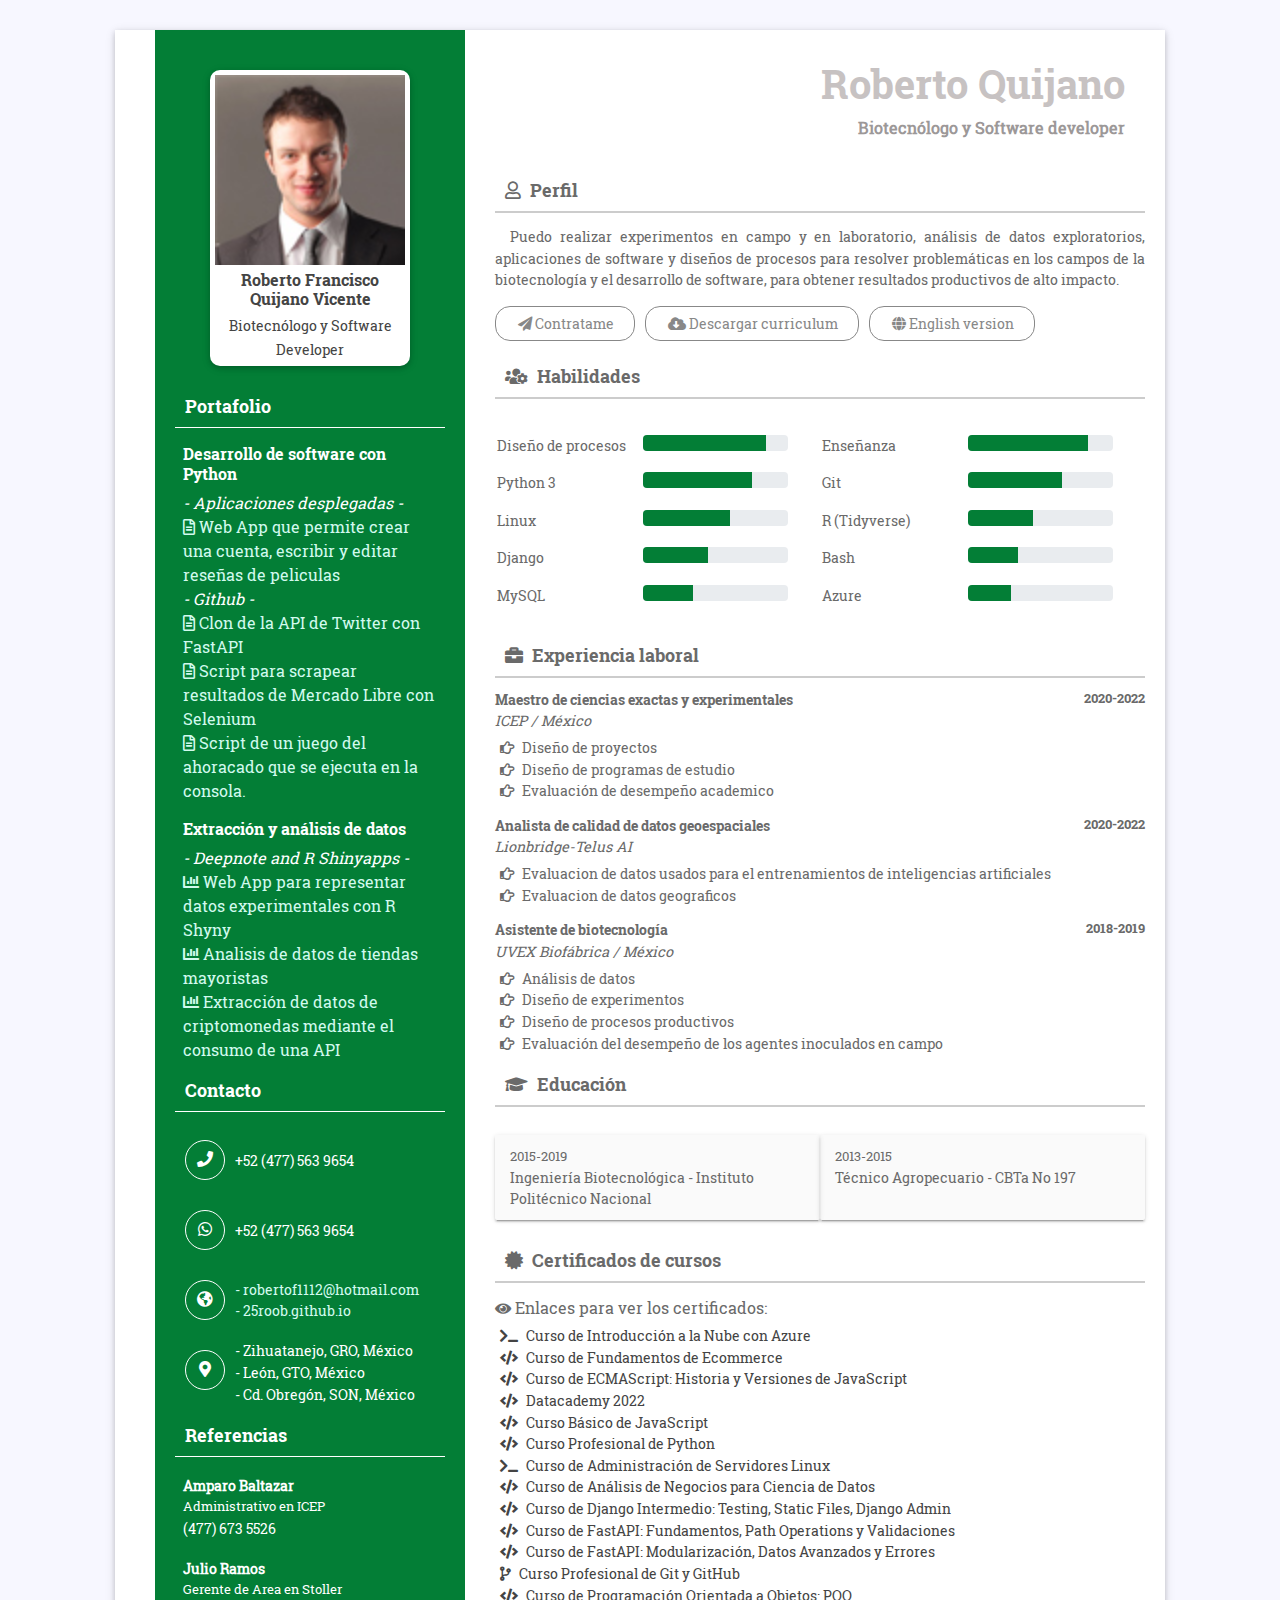
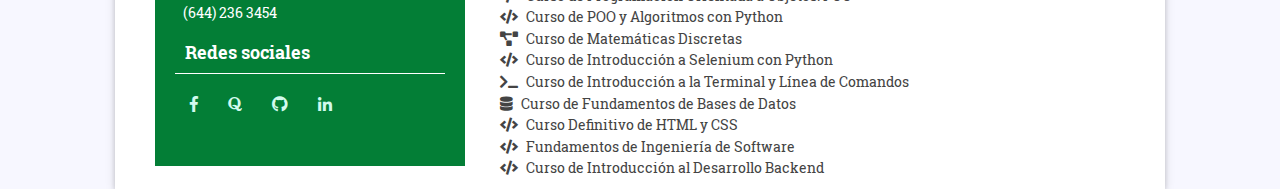
==== index_es.html @ a86c6a00 "Minor changes" ====
<!doctype html>
<html lang="en">

<head>
    <meta charset="utf-8">
    <meta name="viewport" content="width=device-width, initial-scale=1, shrink-to-fit=no">
    <meta name="keywords" content="resume, django, web development, biotechnology, ixtapa, zihuatanejo, remote, programming">
    <meta name="description" content="Resume for a Software developer with a degree in Biotechnology Engineering seeking for a remote job or in the area of Ixtapa-Zihuatanejo.">
        
    <title> Roberto Quijano | Biotechnology | Software Dev </title>
    <link rel="shortcut icon" href="./petri-dish.png" type="image/x-icon">

    <link rel="shortcut icon" href="./assets/images/fav.jpg">
    <link rel="stylesheet" href="./assets/css/bootstrap.min.css">
    <link rel="stylesheet" href="./assets/css/fontawsom-all.min.css">
    <link rel="stylesheet" type="text/css" href="./assets/css/style.css" />
    
</head>

<body>
    <div class="container-fluid overcover">
        <div class="container profile-box">
            <div class="row">
                <div class="col-md-4 left-co">
                    <div class="left-side">
                        <div class="profile-info">
                            <img src="assets/images/profile.jpg" alt="profile photo">
                            <h3>Roberto Francisco Quijano Vicente</h3>
                            <span>Biotecnólogo y Software Developer</span>
                        </div>
                        <h4 class="ltitle">Portafolio</h4> 
                        <div class="refer-cov">
                            <h6>Desarrollo de software con Python<span></span></h6>
                            <i>- Aplicaciones desplegadas -</i>
                            <ul>
                                <li><a href="https://roob25.pythonanywhere.com/"><i class="far fa-file-alt"></i> Web App que permite crear una cuenta, escribir y editar reseñas de peliculas</a></li>
                            </ul>
                            <i>- Github -</i>
                            <ul>
                                <li><a href="https://github.com/25roob/twitter_fastapi_proyect"><i class="far fa-file-alt"></i> Clon de la API de Twitter con FastAPI </a></li>
                                
                                <!-- <li><a href="https://github.com/25roob/cygram"><i class="far fa-file-alt"></i> Clone of Instagram made with Django </a></li> -->
                                <li><a href="https://github.com/25roob/selenium_mercado"><i class="far fa-file-alt"></i> Script para scrapear resultados de Mercado Libre con Selenium</a></li>
                                <li><a href="https://github.com/25roob/hangmanGame"><i class="far fa-file-alt"></i> Script de un juego del ahoracado que se ejecuta en la consola. </a></li>
                                
                            </ul>
                        </div>
                        <div class="refer-cov">
                            <h6>Extracción y análisis de datos<span></span></h6>
                            <i>- Deepnote and R Shinyapps -</i>
                            <ul>
                                
                                <li><a href="https://25roob.shinyapps.io/rep_aep2505/"><i class="fas fa-chart-bar"></i> Web App para representar datos experimentales con R Shyny</a></li>

                                <li><a href="https://deepnote.com/workspace/rober25-72490bea-ae9c-48d5-aaf8-146275a70b8b/project/Retail-Analysis-4694565d-ee2c-4b67-b961-a7842efc3336/%2Flargest_us_retailers.ipynb"><i class="fas fa-chart-bar"></i> Analisis de datos de tiendas mayoristas</a></li>

                                <li><a href="https://deepnote.com/workspace/rober25-72490bea-ae9c-48d5-aaf8-146275a70b8b/project/crypto-proyect-53808f46-9bc3-45ad-bc7e-abd4565fbd9a/%2Fnotebook.ipynb"><i class="fas fa-chart-bar"></i> Extracción de datos de criptomonedas mediante el consumo de una API </a></li>

                                <!-- <li><a href="https://deepnote.com/workspace/rober25-72490bea-ae9c-48d5-aaf8-146275a70b8b/project/Baby-temp-vs-time-2daf1788-4b8f-47b8-a4b3-84d2c1b21d19/%2Fbaby_temp.ipynb"><i class="fas fa-chart-bar"></i> baby temperature Time-series </a></li> -->
                           
                                
                            </ul>
                        </div>
                        

                        <h4 class="ltitle">Contacto</h4>
                        <div class="contact-box pb0">
                            <div class="icon">
                                <i class="fas fa-phone"></i>
                            </div>
                            <div class="detail">
                                +52 (477) 563 9654 <br>
                                
                            </div>
                        </div>

                        <div class="contact-box pb0">
                            <div class="icon">
                                <i class="fab fa-whatsapp"></i>
                            </div>
                            <div class="detail">
                                +52 (477) 563 9654 <br>
                                
                            </div>
                        </div>

                        <div class="contact-box pb0">
                            <div class="icon">
                                <i class="fas fa-globe-americas"></i>
                            </div>
                            <div class="detail">
                                <a href="mailto:robertof1112@hotmail.com" class="media-class">- robertof1112@hotmail.com</a>
                                <br>
                                <a href="https://25roob.github.io/" class="media-class">- 25roob.github.io</a>
                            </div>
                        </div>
                        <div class="contact-box">
                            <div class="icon">
                                <i class="fas fa-map-marker-alt"></i>
                            </div>
                            <div class="detail">
                                - Zihuatanejo, GRO, México 
                                <br>
								- León, GTO, México 
                                <br>
                                - Cd. Obregón, SON, México 
                            </div>
                        </div>
                        <h4 class="ltitle">Referencias</h4>

                        <div class="refer-cov">
                            <b>Amparo Baltazar</b>
                            <p>Administrativo en ICEP</p>
                            <span>(477) 673 5526</span>
                        </div>
                        <div class="refer-cov">
                            <b>Julio Ramos</b>
                            <p>Gerente de Area en Stoller</p>
                            <span>(644) 236 3454</span>
                        </div>
                        <h4 class="ltitle">Redes sociales</h4>
                        <ul class="row social-link no-margin">
                            <li><a href="https://m.facebook.com/rquijanovicente"><i class="fab fa-facebook-f"></i></a></li>
                            <li><a href="https://es.quora.com/profile/Roberto-Quijano-Vicente"><i class="fab fa-quora"></i></a></li>
                            <!-- <li><i class="fab fa-google-plus-g"></i></li> -->
                            <!-- <li><i class="fab fa-linkedin-in"></i></li> -->
                            <li><a href="https://github.com/25roob"><i class="fab fa-github"></i></a></li>
                            <li><a href="https://www.linkedin.com/in/roberto-francisco-quijano-vicente-32b351b7/"><i class="fab fa-linkedin-in"></i></a></li>
                        </ul>
                        
                        <!-- <h4 class="ltitle">Hobbies</h4>
                        <ul class="hoby row no-margin">
                            <li><i class="fas fa-running"></i> <br> Running</li>
                            <li><i class="fas fa-bicycle"></i> <br> Cycling</li>
                            <li><i class="fas fa-futbol"></i> <br> Football</li>
                            <li><i class="fas fa-film"></i><br> Movies</li>
                            <li><i class="fas fa-plane-departure"></i> <br>Travel</li>
                            <li><i class="fas fa-gamepad"></i> <br> Games</li>
                        </ul> -->
						

                        
						
                    </div>
                </div>
                <div class="col-md-8 rt-div">
                    <div class="rit-cover">
                        <div class="hotkey">
                            <h1 class="">Roberto Quijano </h1>
                            <small>Biotecnólogo y Software developer</small>
                        </div>
                        <h2 class="rit-titl"><i class="far fa-user"></i> Perfil</h2>
                        <div class="about">
                            <p>
                                Puedo realizar experimentos en campo y en laboratorio, análisis de datos exploratorios, aplicaciones de software y diseños de procesos para resolver problemáticas en los campos de la biotecnología y el desarrollo de software, para obtener resultados productivos de alto impacto. 
                            </p>
                            <div class="btn-ro row no-margin">
                                <ul class="btn-link">
                                    <li>
                                        <a href="mailto:robertof1112@hotmail.com"><i class="fas fa-paper-plane"></i> Contratame</a>
                                    </li>
                                    <li>
                                        <a href="./Roberto_Quijano_Biotechnology_Engineer.pdf"><i class="fas fa-cloud-download-alt"></i> Descargar curriculum</a>
                                    </li>
                                    <li>
                                        <a href="./index.html"><i class="fas fa-globe"></i> English version</a>
                                    </li>
                                </ul>
                            </div>
                        </div>

                        <h2 class="rit-titl"><i class="fas fa-users-cog"></i> Habilidades</h2>
                        <div class="profess-cover row no-margin">
                            <div class="col-md-6">
                                <div class=" prog-row row">
                                    <div class="col-sm-6">
                                        Diseño de procesos
                                    </div>
                                    <div class="col-sm-6">
                                        <div class="progress">
                                            <div class="progress-bar" role="progressbar" style="width: 85%" aria-valuenow="25" aria-valuemin="0" aria-valuemax="100"></div>
                                        </div>
                                    </div>
                                </div>
                            </div>
                            <div class="col-md-6">
                                <div class=" prog-row row">
                                    <div class="col-sm-6">
                                        Enseñanza
                                    </div>
                                    <div class="col-sm-6">
                                        <div class="progress">
                                            <div class="progress-bar" role="progressbar" style="width: 83%" aria-valuenow="25" aria-valuemin="0" aria-valuemax="100"></div>
                                        </div>
                                    </div>
                                </div>
                            </div>
                            <div class="col-md-6">
                                <div class=" prog-row row">
                                    <div class="col-sm-6">
                                        Python 3
                                    </div>
                                    <div class="col-sm-6">
                                        <div class="progress">
                                            <div class="progress-bar" role="progressbar" style="width: 75%" aria-valuenow="25" aria-valuemin="0" aria-valuemax="100"></div>
                                        </div>
                                    </div>
                                </div>
                            </div>
                            <div class="col-md-6">
                                <div class="row prog-row">
                                    <div class="col-sm-6">
                                        Git
                                    </div>
                                    <div class="col-sm-6">
                                        <div class="progress">
                                            <div class="progress-bar" role="progressbar" style="width: 65%" aria-valuenow="25" aria-valuemin="0" aria-valuemax="100"></div>
                                        </div>
                                    </div>
                                </div>
                            </div>
                            <div class="col-md-6">
                                <div class="row prog-row">
                                    <div class="col-sm-6">
                                        Linux
                                    </div>
                                    <div class="col-sm-6">
                                        <div class="progress">
                                            <div class="progress-bar" role="progressbar" style="width: 60%" aria-valuenow="25" aria-valuemin="0" aria-valuemax="100"></div>
                                        </div>
                                    </div>
                                </div>
                            </div>
							<div class="col-md-6">
                                <div class=" prog-row row">
                                    <div class="col-sm-6">
                                        R (Tidyverse)
                                    </div>
                                    <div class="col-sm-6">
                                        <div class="progress">
                                            <div class="progress-bar" role="progressbar" style="width: 45%" aria-valuenow="25" aria-valuemin="0" aria-valuemax="100"></div>
                                        </div>
                                    </div>
                                </div>
                            </div>
                            <div class="col-md-6">
                                <div class="row prog-row">
                                    <div class="col-sm-6">
                                        Django
                                    </div>
                                    <div class="col-sm-6">
                                        <div class="progress">
                                            <div class="progress-bar" role="progressbar" style="width: 45%" aria-valuenow="25" aria-valuemin="0" aria-valuemax="100"></div>
                                        </div>
                                    </div>
                                </div>
                            </div>
                            <div class="col-md-6">
                                <div class="row prog-row">
                                    <div class="col-sm-6">
                                        Bash
                                    </div>
                                    <div class="col-sm-6">
                                        <div class="progress">
                                            <div class="progress-bar" role="progressbar" style="width: 35%" aria-valuenow="25" aria-valuemin="0" aria-valuemax="100"></div>
                                        </div>
                                    </div>
                                </div>
                            </div>

                            <div class="col-md-6">
                                <div class="row prog-row">
                                    <div class="col-sm-6">
                                        MySQL
                                    </div>
                                    <div class="col-sm-6">
                                        <div class="progress">
                                            <div class="progress-bar" role="progressbar" style="width: 35%" aria-valuenow="25" aria-valuemin="0" aria-valuemax="100"></div>
                                        </div>
                                    </div>
                                </div>
                            </div>
                            
							
							<div class="col-md-6">
                                <div class="row prog-row">
                                    <div class="col-sm-6">
                                        Azure
                                    </div>
                                    <div class="col-sm-6">
                                        <div class="progress">
                                            <div class="progress-bar" role="progressbar" style="width: 30%" aria-valuenow="25" aria-valuemin="0" aria-valuemax="100"></div>
                                        </div>
                                    </div>
                                </div>
                            </div>
							

                        </div>

                        <h2 class="rit-titl"><i class="fas fa-briefcase"></i> Experiencia laboral</h2>

                        <div class="work-exp">
                            <h6>Maestro de ciencias exactas y experimentales <span>2020-2022</span></h6>
                            <i>ICEP / México</i>
                            <ul>
                                <li><i class="far fa-hand-point-right"></i> Diseño de proyectos</li>
                                <li><i class="far fa-hand-point-right"></i> Diseño de programas de estudio </li>
                                <li><i class="far fa-hand-point-right"></i> Evaluación de desempeño academico </li>
                            </ul>
                        </div>

                        <div class="work-exp">
                            <h6>Analista de calidad de datos geoespaciales <span>2020-2022</span></h6>
                            <i>Lionbridge-Telus AI</i>
                            <ul>
                                <li><i class="far fa-hand-point-right"></i> Evaluacion de datos usados para el entrenamientos de inteligencias artificiales </li>
                                
                                <li><i class="far fa-hand-point-right"></i> Evaluacion de datos geograficos </li>
                            </ul>
                        </div>
                        
                        <div class="work-exp">
                            <h6>Asistente de biotecnología<span>2018-2019</span></h6>
                            <i>UVEX Biofábrica / México</i>
                            <ul>
                                <li><i class="far fa-hand-point-right"></i> Análisis de datos
                                </li>
                                <li><i class="far fa-hand-point-right"></i> Diseño de experimentos </li>
								<li><i class="far fa-hand-point-right"></i> Diseño de procesos productivos </li>
								<li><i class="far fa-hand-point-right"></i> Evaluación del desempeño de los agentes inoculados en campo </li>
                                
                            </ul>
                        </div>

                        <h2 class="rit-titl"><i class="fas fa-graduation-cap"></i> Educación</h2>
                        <div class="education">
                            <ul class="row no-margin">
                                <li class="col-md-6"><span>2015-2019</span> <br>
                                    Ingeniería Biotecnológica - Instituto Politécnico Nacional</li>
                                <li class="col-md-6"><span>2013-2015</span> <br>
                                    Técnico Agropecuario - CBTa No 197</li>
                                <!-- <li class="col-md-6"><span>2013-2015</span> <br>
                                    Master Degree - Cambridg University</li>
                                <li class="col-md-6"><span>2013-2015</span> <br>
                                    Master Degree - Cambridg University</li> -->
                            </ul>
                        </div>

                        

						<!-- <h2 class="rit-titl"><i class="fas fa-folder-open"></i> Portfolio</h2>
                        <div class="work-exp">
                            <h6>Data extraction and analysis proyects<span></span></h6>
                            <i>Deepnote and Shinyapps</i>
                            <ul>
                                
                                <li><a href="https://25roob.shinyapps.io/rep_aep2505/"><i class="far fa-file-alt"></i> Experimental Data Presentation App with R Shiny package</a></li>

                                <li><a href="https://deepnote.com/workspace/rober25-72490bea-ae9c-48d5-aaf8-146275a70b8b/project/Baby-temp-vs-time-2daf1788-4b8f-47b8-a4b3-84d2c1b21d19/%2Fbaby_temp.ipynb"><i class="fas fa-chart-bar"></i> baby temperature Time-series </a></li>


                                <li><a href="https://deepnote.com/workspace/rober25-72490bea-ae9c-48d5-aaf8-146275a70b8b/project/crypto-proyect-53808f46-9bc3-45ad-bc7e-abd4565fbd9a/%2Fnotebook.ipynb"><i class="fas fa-chart-bar"></i> Cryptocurrency Data extraction </a></li>
                                <li><a href="https://deepnote.com/workspace/rober25-72490bea-ae9c-48d5-aaf8-146275a70b8b/project/Retail-Analysis-4694565d-ee2c-4b67-b961-a7842efc3336/%2Flargest_us_retailers.ipynb"><i class="fas fa-chart-bar"></i> Retail Data Analysis</a></li>
                                
                                
                            </ul>
                        </div>
                        <div class="work-exp">
                            <h6>Software Development with Python and R <span></span></h6>
                            <i>Github</i>
                            <ul>
                                <li><a href="https://github.com/25roob/twitter_fastapi_proyect"><i class="far fa-file-alt"></i> Twitter clone with FastAPI </a></li>
                                
                                <li><a href="https://github.com/25roob/cygram"><i class="far fa-file-alt"></i> A clone of Instagram made with Django </a></li>
                                <li><a href="https://github.com/25roob/selenium_mercado"><i class="far fa-file-alt"></i> An application to scrape data made with Selenium </a></li>
                                <li><a href="https://github.com/25roob/hangmanGame"><i class="far fa-file-alt"></i> A CLI Hangman Game made with base Python </a></li>
                                
                            </ul>
                        </div> -->

                        <h2 class="rit-titl"><i class="fas fa-certificate"></i> Certificados de cursos</h2>
                        <div class="work-exp">
                            <i class="fa fa-eye"></i><h6"> Enlaces para ver los certificados:</h6>
                            <ul>
                                <a href="./certificates/diploma-introduccion-azure.pdf"><li><i class="fas fa-terminal"></i> Curso de Introducción a la Nube con Azure</li></a>
                                <a href="./certificates/diploma-fundamentos-ecommerce.pdf"><li><i class="fas fa-code"></i> Curso de Fundamentos de Ecommerce
                                </li></a>
                                <a href="./certificates/diploma-ecmascript-6.pdf"><li><i class="fas fa-code"></i> Curso de ECMAScript: Historia y Versiones de JavaScript
                                </li></a>
                                <a href="./certificates/diploma-datacademy-proyecto-2022.pdf"><li><i class="fas fa-code"></i> Datacademy 2022
                                </li></a>
                                <a href="./certificates/diploma-basico-javascript.pdf"><li><i class="fas fa-code"></i> Curso Básico de JavaScript
                                </li></a>
                                <a href="./certificates/diploma-python-profesional.pdf"><li><i class="fas fa-code"></i> Curso Profesional de Python
                                </li></a>
                                <a href="./certificates/diploma-linux.pdf"><li><i class="fas fa-terminal"></i> Curso de Administración de Servidores Linux
                                </li></a>
                                <a href="./certificates/diploma-negocios-data-science.pdf"><li><i class="fas fa-code"></i> Curso de Análisis de Negocios para Ciencia de Datos 
                                </li></a>
                                <a href="./certificates/diploma-django-intermedio.pdf"><li><i class="fas fa-code"></i> Curso de Django Intermedio: Testing, Static Files, Django Admin
                                </li></a>
                                <a href="./certificates/diploma-fastapi.pdf"><li><i class="fas fa-code"></i> Curso de FastAPI: Fundamentos, Path Operations y Validaciones
                                </li></a>
                                <a href="./certificates/diploma-fastapi-modularizacion-datos.pdf"><li><i class="fas fa-code"></i> Curso de FastAPI: Modularización, Datos Avanzados y Errores
                                </li></a>
                                <a href="./certificates/diploma-git-github.pdf"><li><i class="fas fa-code-branch"></i>  Curso Profesional de Git y GitHub</li></a>
                                <a href="./certificates/diploma-oop.pdf"><li><i class="fas fa-code"></i> Curso de Programación Orientada a Objetos: POO</li></a>
                                
                                <a href="./certificates/diploma-poo-python.pdf"><li><i class="fas fa-code"></i> Curso de POO y Algoritmos con Python</li></a>
                                <a href="./certificates/diploma-discretas.pdf"><li><i class="fas fa-project-diagram"></i> Curso de Matemáticas Discretas</li></a>
                                <a href="./certificates/diploma-intro-selenium.pdf"><li><i class="fas fa-code"></i> Curso de Introducción a Selenium con Python</li></a>
                                <a href="./certificates/diploma-terminal.pdf"><li><i class="fas fa-terminal"></i> Curso de Introducción a la Terminal y Línea de Comandos</li></a>
                                <a href="./certificates/diploma-bd.pdf"><li><i class="fas fa-database"></i>  Curso de Fundamentos de Bases de Datos</li></a>
                                <a href="./certificates/diploma-html-css.pdf"><li><i class="fas fa-code"></i> Curso Definitivo de HTML y CSS</li></a>
                                <a href="./certificates/diploma-ingenieria.pdf"><li><i class="fas fa-code"></i> Fundamentos de Ingeniería de Software</li></a>
                                <a href="./certificates/diploma-introduccion-backend.pdf"><li><i class="fas fa-code"></i> Curso de Introducción al Desarrollo Backend</li></a>
                            </ul>
                        </div>
						
                        
						<ul>
							
						</ul>

                    </div>
                </div>
            </div>
        </div>
    </div>
</body>

<script src="assets/js/jquery-3.2.1.min.js"></script>
<script src="assets/js/popper.min.js"></script>
<script src="assets/js/bootstrap.min.js"></script>
<script src="assets/js/script.js"></script>

</html>
---- assets/css/fontawsom-all.min.css ----
/*!
 * Font Awesome Free 5.3.1 by @fontawesome - https://fontawesome.com
 * License - https://fontawesome.com/license/free (Icons: CC BY 4.0, Fonts: SIL OFL 1.1, Code: MIT License)
 */
.fa,.fab,.fal,.far,.fas{-moz-osx-font-smoothing:grayscale;-webkit-font-smoothing:antialiased;display:inline-block;font-style:normal;font-variant:normal;text-rendering:auto;line-height:1}.fa-lg{font-size:1.33333em;line-height:.75em;vertical-align:-.0667em}.fa-xs{font-size:.75em}.fa-sm{font-size:.875em}.fa-1x{font-size:1em}.fa-2x{font-size:2em}.fa-3x{font-size:3em}.fa-4x{font-size:4em}.fa-5x{font-size:5em}.fa-6x{font-size:6em}.fa-7x{font-size:7em}.fa-8x{font-size:8em}.fa-9x{font-size:9em}.fa-10x{font-size:10em}.fa-fw{text-align:center;width:1.25em}.fa-ul{list-style-type:none;margin-left:2.5em;padding-left:0}.fa-ul>li{position:relative}.fa-li{left:-2em;position:absolute;text-align:center;width:2em;line-height:inherit}.fa-border{border:.08em solid #eee;border-radius:.1em;padding:.2em .25em .15em}.fa-pull-left{float:left}.fa-pull-right{float:right}.fa.fa-pull-left,.fab.fa-pull-left,.fal.fa-pull-left,.far.fa-pull-left,.fas.fa-pull-left{margin-right:.3em}.fa.fa-pull-right,.fab.fa-pull-right,.fal.fa-pull-right,.far.fa-pull-right,.fas.fa-pull-right{margin-left:.3em}.fa-spin{animation:fa-spin 2s infinite linear}.fa-pulse{animation:fa-spin 1s infinite steps(8)}@keyframes fa-spin{0%{transform:rotate(0deg)}to{transform:rotate(1turn)}}.fa-rotate-90{-ms-filter:"progid:DXImageTransform.Microsoft.BasicImage(rotation=1)";transform:rotate(90deg)}.fa-rotate-180{-ms-filter:"progid:DXImageTransform.Microsoft.BasicImage(rotation=2)";transform:rotate(180deg)}.fa-rotate-270{-ms-filter:"progid:DXImageTransform.Microsoft.BasicImage(rotation=3)";transform:rotate(270deg)}.fa-flip-horizontal{-ms-filter:"progid:DXImageTransform.Microsoft.BasicImage(rotation=0, mirror=1)";transform:scaleX(-1)}.fa-flip-vertical{transform:scaleY(-1)}.fa-flip-horizontal.fa-flip-vertical,.fa-flip-vertical{-ms-filter:"progid:DXImageTransform.Microsoft.BasicImage(rotation=2, mirror=1)"}.fa-flip-horizontal.fa-flip-vertical{transform:scale(-1)}:root .fa-flip-horizontal,:root .fa-flip-vertical,:root .fa-rotate-90,:root .fa-rotate-180,:root .fa-rotate-270{-webkit-filter:none;filter:none}.fa-stack{display:inline-block;height:2em;line-height:2em;position:relative;vertical-align:middle;width:2em}.fa-stack-1x,.fa-stack-2x{left:0;position:absolute;text-align:center;width:100%}.fa-stack-1x{line-height:inherit}.fa-stack-2x{font-size:2em}.fa-inverse{color:#fff}.fa-500px:before{content:"\f26e"}.fa-accessible-icon:before{content:"\f368"}.fa-accusoft:before{content:"\f369"}.fa-ad:before{content:"\f641"}.fa-address-book:before{content:"\f2b9"}.fa-address-card:before{content:"\f2bb"}.fa-adjust:before{content:"\f042"}.fa-adn:before{content:"\f170"}.fa-adversal:before{content:"\f36a"}.fa-affiliatetheme:before{content:"\f36b"}.fa-air-freshener:before{content:"\f5d0"}.fa-algolia:before{content:"\f36c"}.fa-align-center:before{content:"\f037"}.fa-align-justify:before{content:"\f039"}.fa-align-left:before{content:"\f036"}.fa-align-right:before{content:"\f038"}.fa-alipay:before{content:"\f642"}.fa-allergies:before{content:"\f461"}.fa-amazon:before{content:"\f270"}.fa-amazon-pay:before{content:"\f42c"}.fa-ambulance:before{content:"\f0f9"}.fa-american-sign-language-interpreting:before{content:"\f2a3"}.fa-amilia:before{content:"\f36d"}.fa-anchor:before{content:"\f13d"}.fa-android:before{content:"\f17b"}.fa-angellist:before{content:"\f209"}.fa-angle-double-down:before{content:"\f103"}.fa-angle-double-left:before{content:"\f100"}.fa-angle-double-right:before{content:"\f101"}.fa-angle-double-up:before{content:"\f102"}.fa-angle-down:before{content:"\f107"}.fa-angle-left:before{content:"\f104"}.fa-angle-right:before{content:"\f105"}.fa-angle-up:before{content:"\f106"}.fa-angry:before{content:"\f556"}.fa-angrycreative:before{content:"\f36e"}.fa-angular:before{content:"\f420"}.fa-ankh:before{content:"\f644"}.fa-app-store:before{content:"\f36f"}.fa-app-store-ios:before{content:"\f370"}.fa-apper:before{content:"\f371"}.fa-apple:before{content:"\f179"}.fa-apple-alt:before{content:"\f5d1"}.fa-apple-pay:before{content:"\f415"}.fa-archive:before{content:"\f187"}.fa-archway:before{content:"\f557"}.fa-arrow-alt-circle-down:before{content:"\f358"}.fa-arrow-alt-circle-left:before{content:"\f359"}.fa-arrow-alt-circle-right:before{content:"\f35a"}.fa-arrow-alt-circle-up:before{content:"\f35b"}.fa-arrow-circle-down:before{content:"\f0ab"}.fa-arrow-circle-left:before{content:"\f0a8"}.fa-arrow-circle-right:before{content:"\f0a9"}.fa-arrow-circle-up:before{content:"\f0aa"}.fa-arrow-down:before{content:"\f063"}.fa-arrow-left:before{content:"\f060"}.fa-arrow-right:before{content:"\f061"}.fa-arrow-up:before{content:"\f062"}.fa-arrows-alt:before{content:"\f0b2"}.fa-arrows-alt-h:before{content:"\f337"}.fa-arrows-alt-v:before{content:"\f338"}.fa-assistive-listening-systems:before{content:"\f2a2"}.fa-asterisk:before{content:"\f069"}.fa-asymmetrik:before{content:"\f372"}.fa-at:before{content:"\f1fa"}.fa-atlas:before{content:"\f558"}.fa-atom:before{content:"\f5d2"}.fa-audible:before{content:"\f373"}.fa-audio-description:before{content:"\f29e"}.fa-autoprefixer:before{content:"\f41c"}.fa-avianex:before{content:"\f374"}.fa-aviato:before{content:"\f421"}.fa-award:before{content:"\f559"}.fa-aws:before{content:"\f375"}.fa-backspace:before{content:"\f55a"}.fa-backward:before{content:"\f04a"}.fa-balance-scale:before{content:"\f24e"}.fa-ban:before{content:"\f05e"}.fa-band-aid:before{content:"\f462"}.fa-bandcamp:before{content:"\f2d5"}.fa-barcode:before{content:"\f02a"}.fa-bars:before{content:"\f0c9"}.fa-baseball-ball:before{content:"\f433"}.fa-basketball-ball:before{content:"\f434"}.fa-bath:before{content:"\f2cd"}.fa-battery-empty:before{content:"\f244"}.fa-battery-full:before{content:"\f240"}.fa-battery-half:before{content:"\f242"}.fa-battery-quarter:before{content:"\f243"}.fa-battery-three-quarters:before{content:"\f241"}.fa-bed:before{content:"\f236"}.fa-beer:before{content:"\f0fc"}.fa-behance:before{content:"\f1b4"}.fa-behance-square:before{content:"\f1b5"}.fa-bell:before{content:"\f0f3"}.fa-bell-slash:before{content:"\f1f6"}.fa-bezier-curve:before{content:"\f55b"}.fa-bible:before{content:"\f647"}.fa-bicycle:before{content:"\f206"}.fa-bimobject:before{content:"\f378"}.fa-binoculars:before{content:"\f1e5"}.fa-birthday-cake:before{content:"\f1fd"}.fa-bitbucket:before{content:"\f171"}.fa-bitcoin:before{content:"\f379"}.fa-bity:before{content:"\f37a"}.fa-black-tie:before{content:"\f27e"}.fa-blackberry:before{content:"\f37b"}.fa-blender:before{content:"\f517"}.fa-blind:before{content:"\f29d"}.fa-blogger:before{content:"\f37c"}.fa-blogger-b:before{content:"\f37d"}.fa-bluetooth:before{content:"\f293"}.fa-bluetooth-b:before{content:"\f294"}.fa-bold:before{content:"\f032"}.fa-bolt:before{content:"\f0e7"}.fa-bomb:before{content:"\f1e2"}.fa-bone:before{content:"\f5d7"}.fa-bong:before{content:"\f55c"}.fa-book:before{content:"\f02d"}.fa-book-open:before{content:"\f518"}.fa-book-reader:before{content:"\f5da"}.fa-bookmark:before{content:"\f02e"}.fa-bowling-ball:before{content:"\f436"}.fa-box:before{content:"\f466"}.fa-box-open:before{content:"\f49e"}.fa-boxes:before{content:"\f468"}.fa-braille:before{content:"\f2a1"}.fa-brain:before{content:"\f5dc"}.fa-briefcase:before{content:"\f0b1"}.fa-briefcase-medical:before{content:"\f469"}.fa-broadcast-tower:before{content:"\f519"}.fa-broom:before{content:"\f51a"}.fa-brush:before{content:"\f55d"}.fa-btc:before{content:"\f15a"}.fa-bug:before{content:"\f188"}.fa-building:before{content:"\f1ad"}.fa-bullhorn:before{content:"\f0a1"}.fa-bullseye:before{content:"\f140"}.fa-burn:before{content:"\f46a"}.fa-buromobelexperte:before{content:"\f37f"}.fa-bus:before{content:"\f207"}.fa-bus-alt:before{content:"\f55e"}.fa-business-time:before{content:"\f64a"}.fa-buysellads:before{content:"\f20d"}.fa-calculator:before{content:"\f1ec"}.fa-calendar:before{content:"\f133"}.fa-calendar-alt:before{content:"\f073"}.fa-calendar-check:before{content:"\f274"}.fa-calendar-minus:before{content:"\f272"}.fa-calendar-plus:before{content:"\f271"}.fa-calendar-times:before{content:"\f273"}.fa-camera:before{content:"\f030"}.fa-camera-retro:before{content:"\f083"}.fa-cannabis:before{content:"\f55f"}.fa-capsules:before{content:"\f46b"}.fa-car:before{content:"\f1b9"}.fa-car-alt:before{content:"\f5de"}.fa-car-battery:before{content:"\f5df"}.fa-car-crash:before{content:"\f5e1"}.fa-car-side:before{content:"\f5e4"}.fa-caret-down:before{content:"\f0d7"}.fa-caret-left:before{content:"\f0d9"}.fa-caret-right:before{content:"\f0da"}.fa-caret-square-down:before{content:"\f150"}.fa-caret-square-left:before{content:"\f191"}.fa-caret-square-right:before{content:"\f152"}.fa-caret-square-up:before{content:"\f151"}.fa-caret-up:before{content:"\f0d8"}.fa-cart-arrow-down:before{content:"\f218"}.fa-cart-plus:before{content:"\f217"}.fa-cc-amazon-pay:before{content:"\f42d"}.fa-cc-amex:before{content:"\f1f3"}.fa-cc-apple-pay:before{content:"\f416"}.fa-cc-diners-club:before{content:"\f24c"}.fa-cc-discover:before{content:"\f1f2"}.fa-cc-jcb:before{content:"\f24b"}.fa-cc-mastercard:before{content:"\f1f1"}.fa-cc-paypal:before{content:"\f1f4"}.fa-cc-stripe:before{content:"\f1f5"}.fa-cc-visa:before{content:"\f1f0"}.fa-centercode:before{content:"\f380"}.fa-certificate:before{content:"\f0a3"}.fa-chalkboard:before{content:"\f51b"}.fa-chalkboard-teacher:before{content:"\f51c"}.fa-charging-station:before{content:"\f5e7"}.fa-chart-area:before{content:"\f1fe"}.fa-chart-bar:before{content:"\f080"}.fa-chart-line:before{content:"\f201"}.fa-chart-pie:before{content:"\f200"}.fa-check:before{content:"\f00c"}.fa-check-circle:before{content:"\f058"}.fa-check-double:before{content:"\f560"}.fa-check-square:before{content:"\f14a"}.fa-chess:before{content:"\f439"}.fa-chess-bishop:before{content:"\f43a"}.fa-chess-board:before{content:"\f43c"}.fa-chess-king:before{content:"\f43f"}.fa-chess-knight:before{content:"\f441"}.fa-chess-pawn:before{content:"\f443"}.fa-chess-queen:before{content:"\f445"}.fa-chess-rook:before{content:"\f447"}.fa-chevron-circle-down:before{content:"\f13a"}.fa-chevron-circle-left:before{content:"\f137"}.fa-chevron-circle-right:before{content:"\f138"}.fa-chevron-circle-up:before{content:"\f139"}.fa-chevron-down:before{content:"\f078"}.fa-chevron-left:before{content:"\f053"}.fa-chevron-right:before{content:"\f054"}.fa-chevron-up:before{content:"\f077"}.fa-child:before{content:"\f1ae"}.fa-chrome:before{content:"\f268"}.fa-church:before{content:"\f51d"}.fa-circle:before{content:"\f111"}.fa-circle-notch:before{content:"\f1ce"}.fa-city:before{content:"\f64f"}.fa-clipboard:before{content:"\f328"}.fa-clipboard-check:before{content:"\f46c"}.fa-clipboard-list:before{content:"\f46d"}.fa-clock:before{content:"\f017"}.fa-clone:before{content:"\f24d"}.fa-closed-captioning:before{content:"\f20a"}.fa-cloud:before{content:"\f0c2"}.fa-cloud-download-alt:before{content:"\f381"}.fa-cloud-upload-alt:before{content:"\f382"}.fa-cloudscale:before{content:"\f383"}.fa-cloudsmith:before{content:"\f384"}.fa-cloudversify:before{content:"\f385"}.fa-cocktail:before{content:"\f561"}.fa-code:before{content:"\f121"}.fa-code-branch:before{content:"\f126"}.fa-codepen:before{content:"\f1cb"}.fa-codiepie:before{content:"\f284"}.fa-coffee:before{content:"\f0f4"}.fa-cog:before{content:"\f013"}.fa-cogs:before{content:"\f085"}.fa-coins:before{content:"\f51e"}.fa-columns:before{content:"\f0db"}.fa-comment:before{content:"\f075"}.fa-comment-alt:before{content:"\f27a"}.fa-comment-dollar:before{content:"\f651"}.fa-comment-dots:before{content:"\f4ad"}.fa-comment-slash:before{content:"\f4b3"}.fa-comments:before{content:"\f086"}.fa-comments-dollar:before{content:"\f653"}.fa-compact-disc:before{content:"\f51f"}.fa-compass:before{content:"\f14e"}.fa-compress:before{content:"\f066"}.fa-concierge-bell:before{content:"\f562"}.fa-connectdevelop:before{content:"\f20e"}.fa-contao:before{content:"\f26d"}.fa-cookie:before{content:"\f563"}.fa-cookie-bite:before{content:"\f564"}.fa-copy:before{content:"\f0c5"}.fa-copyright:before{content:"\f1f9"}.fa-couch:before{content:"\f4b8"}.fa-cpanel:before{content:"\f388"}.fa-creative-commons:before{content:"\f25e"}.fa-creative-commons-by:before{content:"\f4e7"}.fa-creative-commons-nc:before{content:"\f4e8"}.fa-creative-commons-nc-eu:before{content:"\f4e9"}.fa-creative-commons-nc-jp:before{content:"\f4ea"}.fa-creative-commons-nd:before{content:"\f4eb"}.fa-creative-commons-pd:before{content:"\f4ec"}.fa-creative-commons-pd-alt:before{content:"\f4ed"}.fa-creative-commons-remix:before{content:"\f4ee"}.fa-creative-commons-sa:before{content:"\f4ef"}.fa-creative-commons-sampling:before{content:"\f4f0"}.fa-creative-commons-sampling-plus:before{content:"\f4f1"}.fa-creative-commons-share:before{content:"\f4f2"}.fa-credit-card:before{content:"\f09d"}.fa-crop:before{content:"\f125"}.fa-crop-alt:before{content:"\f565"}.fa-cross:before{content:"\f654"}.fa-crosshairs:before{content:"\f05b"}.fa-crow:before{content:"\f520"}.fa-crown:before{content:"\f521"}.fa-css3:before{content:"\f13c"}.fa-css3-alt:before{content:"\f38b"}.fa-cube:before{content:"\f1b2"}.fa-cubes:before{content:"\f1b3"}.fa-cut:before{content:"\f0c4"}.fa-cuttlefish:before{content:"\f38c"}.fa-d-and-d:before{content:"\f38d"}.fa-dashcube:before{content:"\f210"}.fa-database:before{content:"\f1c0"}.fa-deaf:before{content:"\f2a4"}.fa-delicious:before{content:"\f1a5"}.fa-deploydog:before{content:"\f38e"}.fa-deskpro:before{content:"\f38f"}.fa-desktop:before{content:"\f108"}.fa-deviantart:before{content:"\f1bd"}.fa-dharmachakra:before{content:"\f655"}.fa-diagnoses:before{content:"\f470"}.fa-dice:before{content:"\f522"}.fa-dice-five:before{content:"\f523"}.fa-dice-four:before{content:"\f524"}.fa-dice-one:before{content:"\f525"}.fa-dice-six:before{content:"\f526"}.fa-dice-three:before{content:"\f527"}.fa-dice-two:before{content:"\f528"}.fa-digg:before{content:"\f1a6"}.fa-digital-ocean:before{content:"\f391"}.fa-digital-tachograph:before{content:"\f566"}.fa-directions:before{content:"\f5eb"}.fa-discord:before{content:"\f392"}.fa-discourse:before{content:"\f393"}.fa-divide:before{content:"\f529"}.fa-dizzy:before{content:"\f567"}.fa-dna:before{content:"\f471"}.fa-dochub:before{content:"\f394"}.fa-docker:before{content:"\f395"}.fa-dollar-sign:before{content:"\f155"}.fa-dolly:before{content:"\f472"}.fa-dolly-flatbed:before{content:"\f474"}.fa-donate:before{content:"\f4b9"}.fa-door-closed:before{content:"\f52a"}.fa-door-open:before{content:"\f52b"}.fa-dot-circle:before{content:"\f192"}.fa-dove:before{content:"\f4ba"}.fa-download:before{content:"\f019"}.fa-draft2digital:before{content:"\f396"}.fa-drafting-compass:before{content:"\f568"}.fa-draw-polygon:before{content:"\f5ee"}.fa-dribbble:before{content:"\f17d"}.fa-dribbble-square:before{content:"\f397"}.fa-dropbox:before{content:"\f16b"}.fa-drum:before{content:"\f569"}.fa-drum-steelpan:before{content:"\f56a"}.fa-drupal:before{content:"\f1a9"}.fa-dumbbell:before{content:"\f44b"}.fa-dyalog:before{content:"\f399"}.fa-earlybirds:before{content:"\f39a"}.fa-ebay:before{content:"\f4f4"}.fa-edge:before{content:"\f282"}.fa-edit:before{content:"\f044"}.fa-eject:before{content:"\f052"}.fa-elementor:before{content:"\f430"}.fa-ellipsis-h:before{content:"\f141"}.fa-ellipsis-v:before{content:"\f142"}.fa-ello:before{content:"\f5f1"}.fa-ember:before{content:"\f423"}.fa-empire:before{content:"\f1d1"}.fa-envelope:before{content:"\f0e0"}.fa-envelope-open:before{content:"\f2b6"}.fa-envelope-open-text:before{content:"\f658"}.fa-envelope-square:before{content:"\f199"}.fa-envira:before{content:"\f299"}.fa-equals:before{content:"\f52c"}.fa-eraser:before{content:"\f12d"}.fa-erlang:before{content:"\f39d"}.fa-ethereum:before{content:"\f42e"}.fa-etsy:before{content:"\f2d7"}.fa-euro-sign:before{content:"\f153"}.fa-exchange-alt:before{content:"\f362"}.fa-exclamation:before{content:"\f12a"}.fa-exclamation-circle:before{content:"\f06a"}.fa-exclamation-triangle:before{content:"\f071"}.fa-expand:before{content:"\f065"}.fa-expand-arrows-alt:before{content:"\f31e"}.fa-expeditedssl:before{content:"\f23e"}.fa-external-link-alt:before{content:"\f35d"}.fa-external-link-square-alt:before{content:"\f360"}.fa-eye:before{content:"\f06e"}.fa-eye-dropper:before{content:"\f1fb"}.fa-eye-slash:before{content:"\f070"}.fa-facebook:before{content:"\f09a"}.fa-facebook-f:before{content:"\f39e"}.fa-facebook-messenger:before{content:"\f39f"}.fa-facebook-square:before{content:"\f082"}.fa-fast-backward:before{content:"\f049"}.fa-fast-forward:before{content:"\f050"}.fa-fax:before{content:"\f1ac"}.fa-feather:before{content:"\f52d"}.fa-feather-alt:before{content:"\f56b"}.fa-female:before{content:"\f182"}.fa-fighter-jet:before{content:"\f0fb"}.fa-file:before{content:"\f15b"}.fa-file-alt:before{content:"\f15c"}.fa-file-archive:before{content:"\f1c6"}.fa-file-audio:before{content:"\f1c7"}.fa-file-code:before{content:"\f1c9"}.fa-file-contract:before{content:"\f56c"}.fa-file-download:before{content:"\f56d"}.fa-file-excel:before{content:"\f1c3"}.fa-file-export:before{content:"\f56e"}.fa-file-image:before{content:"\f1c5"}.fa-file-import:before{content:"\f56f"}.fa-file-invoice:before{content:"\f570"}.fa-file-invoice-dollar:before{content:"\f571"}.fa-file-medical:before{content:"\f477"}.fa-file-medical-alt:before{content:"\f478"}.fa-file-pdf:before{content:"\f1c1"}.fa-file-powerpoint:before{content:"\f1c4"}.fa-file-prescription:before{content:"\f572"}.fa-file-signature:before{content:"\f573"}.fa-file-upload:before{content:"\f574"}.fa-file-video:before{content:"\f1c8"}.fa-file-word:before{content:"\f1c2"}.fa-fill:before{content:"\f575"}.fa-fill-drip:before{content:"\f576"}.fa-film:before{content:"\f008"}.fa-filter:before{content:"\f0b0"}.fa-fingerprint:before{content:"\f577"}.fa-fire:before{content:"\f06d"}.fa-fire-extinguisher:before{content:"\f134"}.fa-firefox:before{content:"\f269"}.fa-first-aid:before{content:"\f479"}.fa-first-order:before{content:"\f2b0"}.fa-first-order-alt:before{content:"\f50a"}.fa-firstdraft:before{content:"\f3a1"}.fa-fish:before{content:"\f578"}.fa-flag:before{content:"\f024"}.fa-flag-checkered:before{content:"\f11e"}.fa-flask:before{content:"\f0c3"}.fa-flickr:before{content:"\f16e"}.fa-flipboard:before{content:"\f44d"}.fa-flushed:before{content:"\f579"}.fa-fly:before{content:"\f417"}.fa-folder:before{content:"\f07b"}.fa-folder-minus:before{content:"\f65d"}.fa-folder-open:before{content:"\f07c"}.fa-folder-plus:before{content:"\f65e"}.fa-font:before{content:"\f031"}.fa-font-awesome:before{content:"\f2b4"}.fa-font-awesome-alt:before{content:"\f35c"}.fa-font-awesome-flag:before{content:"\f425"}.fa-font-awesome-logo-full:before{content:"\f4e6"}.fa-fonticons:before{content:"\f280"}.fa-fonticons-fi:before{content:"\f3a2"}.fa-football-ball:before{content:"\f44e"}.fa-fort-awesome:before{content:"\f286"}.fa-fort-awesome-alt:before{content:"\f3a3"}.fa-forumbee:before{content:"\f211"}.fa-forward:before{content:"\f04e"}.fa-foursquare:before{content:"\f180"}.fa-free-code-camp:before{content:"\f2c5"}.fa-freebsd:before{content:"\f3a4"}.fa-frog:before{content:"\f52e"}.fa-frown:before{content:"\f119"}.fa-frown-open:before{content:"\f57a"}.fa-fulcrum:before{content:"\f50b"}.fa-funnel-dollar:before{content:"\f662"}.fa-futbol:before{content:"\f1e3"}.fa-galactic-republic:before{content:"\f50c"}.fa-galactic-senate:before{content:"\f50d"}.fa-gamepad:before{content:"\f11b"}.fa-gas-pump:before{content:"\f52f"}.fa-gavel:before{content:"\f0e3"}.fa-gem:before{content:"\f3a5"}.fa-genderless:before{content:"\f22d"}.fa-get-pocket:before{content:"\f265"}.fa-gg:before{content:"\f260"}.fa-gg-circle:before{content:"\f261"}.fa-gift:before{content:"\f06b"}.fa-git:before{content:"\f1d3"}.fa-git-square:before{content:"\f1d2"}.fa-github:before{content:"\f09b"}.fa-github-alt:before{content:"\f113"}.fa-github-square:before{content:"\f092"}.fa-gitkraken:before{content:"\f3a6"}.fa-gitlab:before{content:"\f296"}.fa-gitter:before{content:"\f426"}.fa-glass-martini:before{content:"\f000"}.fa-glass-martini-alt:before{content:"\f57b"}.fa-glasses:before{content:"\f530"}.fa-glide:before{content:"\f2a5"}.fa-glide-g:before{content:"\f2a6"}.fa-globe:before{content:"\f0ac"}.fa-globe-africa:before{content:"\f57c"}.fa-globe-americas:before{content:"\f57d"}.fa-globe-asia:before{content:"\f57e"}.fa-gofore:before{content:"\f3a7"}.fa-golf-ball:before{content:"\f450"}.fa-goodreads:before{content:"\f3a8"}.fa-goodreads-g:before{content:"\f3a9"}.fa-google:before{content:"\f1a0"}.fa-google-drive:before{content:"\f3aa"}.fa-google-play:before{content:"\f3ab"}.fa-google-plus:before{content:"\f2b3"}.fa-google-plus-g:before{content:"\f0d5"}.fa-google-plus-square:before{content:"\f0d4"}.fa-google-wallet:before{content:"\f1ee"}.fa-gopuram:before{content:"\f664"}.fa-graduation-cap:before{content:"\f19d"}.fa-gratipay:before{content:"\f184"}.fa-grav:before{content:"\f2d6"}.fa-greater-than:before{content:"\f531"}.fa-greater-than-equal:before{content:"\f532"}.fa-grimace:before{content:"\f57f"}.fa-grin:before{content:"\f580"}.fa-grin-alt:before{content:"\f581"}.fa-grin-beam:before{content:"\f582"}.fa-grin-beam-sweat:before{content:"\f583"}.fa-grin-hearts:before{content:"\f584"}.fa-grin-squint:before{content:"\f585"}.fa-grin-squint-tears:before{content:"\f586"}.fa-grin-stars:before{content:"\f587"}.fa-grin-tears:before{content:"\f588"}.fa-grin-tongue:before{content:"\f589"}.fa-grin-tongue-squint:before{content:"\f58a"}.fa-grin-tongue-wink:before{content:"\f58b"}.fa-grin-wink:before{content:"\f58c"}.fa-grip-horizontal:before{content:"\f58d"}.fa-grip-vertical:before{content:"\f58e"}.fa-gripfire:before{content:"\f3ac"}.fa-grunt:before{content:"\f3ad"}.fa-gulp:before{content:"\f3ae"}.fa-h-square:before{content:"\f0fd"}.fa-hacker-news:before{content:"\f1d4"}.fa-hacker-news-square:before{content:"\f3af"}.fa-hackerrank:before{content:"\f5f7"}.fa-hamsa:before{content:"\f665"}.fa-hand-holding:before{content:"\f4bd"}.fa-hand-holding-heart:before{content:"\f4be"}.fa-hand-holding-usd:before{content:"\f4c0"}.fa-hand-lizard:before{content:"\f258"}.fa-hand-paper:before{content:"\f256"}.fa-hand-peace:before{content:"\f25b"}.fa-hand-point-down:before{content:"\f0a7"}.fa-hand-point-left:before{content:"\f0a5"}.fa-hand-point-right:before{content:"\f0a4"}.fa-hand-point-up:before{content:"\f0a6"}.fa-hand-pointer:before{content:"\f25a"}.fa-hand-rock:before{content:"\f255"}.fa-hand-scissors:before{content:"\f257"}.fa-hand-spock:before{content:"\f259"}.fa-hands:before{content:"\f4c2"}.fa-hands-helping:before{content:"\f4c4"}.fa-handshake:before{content:"\f2b5"}.fa-hashtag:before{content:"\f292"}.fa-haykal:before{content:"\f666"}.fa-hdd:before{content:"\f0a0"}.fa-heading:before{content:"\f1dc"}.fa-headphones:before{content:"\f025"}.fa-headphones-alt:before{content:"\f58f"}.fa-headset:before{content:"\f590"}.fa-heart:before{content:"\f004"}.fa-heartbeat:before{content:"\f21e"}.fa-helicopter:before{content:"\f533"}.fa-highlighter:before{content:"\f591"}.fa-hips:before{content:"\f452"}.fa-hire-a-helper:before{content:"\f3b0"}.fa-history:before{content:"\f1da"}.fa-hockey-puck:before{content:"\f453"}.fa-home:before{content:"\f015"}.fa-hooli:before{content:"\f427"}.fa-hornbill:before{content:"\f592"}.fa-hospital:before{content:"\f0f8"}.fa-hospital-alt:before{content:"\f47d"}.fa-hospital-symbol:before{content:"\f47e"}.fa-hot-tub:before{content:"\f593"}.fa-hotel:before{content:"\f594"}.fa-hotjar:before{content:"\f3b1"}.fa-hourglass:before{content:"\f254"}.fa-hourglass-end:before{content:"\f253"}.fa-hourglass-half:before{content:"\f252"}.fa-hourglass-start:before{content:"\f251"}.fa-houzz:before{content:"\f27c"}.fa-html5:before{content:"\f13b"}.fa-hubspot:before{content:"\f3b2"}.fa-i-cursor:before{content:"\f246"}.fa-id-badge:before{content:"\f2c1"}.fa-id-card:before{content:"\f2c2"}.fa-id-card-alt:before{content:"\f47f"}.fa-image:before{content:"\f03e"}.fa-images:before{content:"\f302"}.fa-imdb:before{content:"\f2d8"}.fa-inbox:before{content:"\f01c"}.fa-indent:before{content:"\f03c"}.fa-industry:before{content:"\f275"}.fa-infinity:before{content:"\f534"}.fa-info:before{content:"\f129"}.fa-info-circle:before{content:"\f05a"}.fa-instagram:before{content:"\f16d"}.fa-internet-explorer:before{content:"\f26b"}.fa-ioxhost:before{content:"\f208"}.fa-italic:before{content:"\f033"}.fa-itunes:before{content:"\f3b4"}.fa-itunes-note:before{content:"\f3b5"}.fa-java:before{content:"\f4e4"}.fa-jedi:before{content:"\f669"}.fa-jedi-order:before{content:"\f50e"}.fa-jenkins:before{content:"\f3b6"}.fa-joget:before{content:"\f3b7"}.fa-joint:before{content:"\f595"}.fa-joomla:before{content:"\f1aa"}.fa-journal-whills:before{content:"\f66a"}.fa-js:before{content:"\f3b8"}.fa-js-square:before{content:"\f3b9"}.fa-jsfiddle:before{content:"\f1cc"}.fa-kaaba:before{content:"\f66b"}.fa-kaggle:before{content:"\f5fa"}.fa-key:before{content:"\f084"}.fa-keybase:before{content:"\f4f5"}.fa-keyboard:before{content:"\f11c"}.fa-keycdn:before{content:"\f3ba"}.fa-khanda:before{content:"\f66d"}.fa-kickstarter:before{content:"\f3bb"}.fa-kickstarter-k:before{content:"\f3bc"}.fa-kiss:before{content:"\f596"}.fa-kiss-beam:before{content:"\f597"}.fa-kiss-wink-heart:before{content:"\f598"}.fa-kiwi-bird:before{content:"\f535"}.fa-korvue:before{content:"\f42f"}.fa-landmark:before{content:"\f66f"}.fa-language:before{content:"\f1ab"}.fa-laptop:before{content:"\f109"}.fa-laptop-code:before{content:"\f5fc"}.fa-laravel:before{content:"\f3bd"}.fa-lastfm:before{content:"\f202"}.fa-lastfm-square:before{content:"\f203"}.fa-laugh:before{content:"\f599"}.fa-laugh-beam:before{content:"\f59a"}.fa-laugh-squint:before{content:"\f59b"}.fa-laugh-wink:before{content:"\f59c"}.fa-layer-group:before{content:"\f5fd"}.fa-leaf:before{content:"\f06c"}.fa-leanpub:before{content:"\f212"}.fa-lemon:before{content:"\f094"}.fa-less:before{content:"\f41d"}.fa-less-than:before{content:"\f536"}.fa-less-than-equal:before{content:"\f537"}.fa-level-down-alt:before{content:"\f3be"}.fa-level-up-alt:before{content:"\f3bf"}.fa-life-ring:before{content:"\f1cd"}.fa-lightbulb:before{content:"\f0eb"}.fa-line:before{content:"\f3c0"}.fa-link:before{content:"\f0c1"}.fa-linkedin:before{content:"\f08c"}.fa-linkedin-in:before{content:"\f0e1"}.fa-linode:before{content:"\f2b8"}.fa-linux:before{content:"\f17c"}.fa-lira-sign:before{content:"\f195"}.fa-list:before{content:"\f03a"}.fa-list-alt:before{content:"\f022"}.fa-list-ol:before{content:"\f0cb"}.fa-list-ul:before{content:"\f0ca"}.fa-location-arrow:before{content:"\f124"}.fa-lock:before{content:"\f023"}.fa-lock-open:before{content:"\f3c1"}.fa-long-arrow-alt-down:before{content:"\f309"}.fa-long-arrow-alt-left:before{content:"\f30a"}.fa-long-arrow-alt-right:before{content:"\f30b"}.fa-long-arrow-alt-up:before{content:"\f30c"}.fa-low-vision:before{content:"\f2a8"}.fa-luggage-cart:before{content:"\f59d"}.fa-lyft:before{content:"\f3c3"}.fa-magento:before{content:"\f3c4"}.fa-magic:before{content:"\f0d0"}.fa-magnet:before{content:"\f076"}.fa-mail-bulk:before{content:"\f674"}.fa-mailchimp:before{content:"\f59e"}.fa-male:before{content:"\f183"}.fa-mandalorian:before{content:"\f50f"}.fa-map:before{content:"\f279"}.fa-map-marked:before{content:"\f59f"}.fa-map-marked-alt:before{content:"\f5a0"}.fa-map-marker:before{content:"\f041"}.fa-map-marker-alt:before{content:"\f3c5"}.fa-map-pin:before{content:"\f276"}.fa-map-signs:before{content:"\f277"}.fa-markdown:before{content:"\f60f"}.fa-marker:before{content:"\f5a1"}.fa-mars:before{content:"\f222"}.fa-mars-double:before{content:"\f227"}.fa-mars-stroke:before{content:"\f229"}.fa-mars-stroke-h:before{content:"\f22b"}.fa-mars-stroke-v:before{content:"\f22a"}.fa-mastodon:before{content:"\f4f6"}.fa-maxcdn:before{content:"\f136"}.fa-medal:before{content:"\f5a2"}.fa-medapps:before{content:"\f3c6"}.fa-medium:before{content:"\f23a"}.fa-medium-m:before{content:"\f3c7"}.fa-medkit:before{content:"\f0fa"}.fa-medrt:before{content:"\f3c8"}.fa-meetup:before{content:"\f2e0"}.fa-megaport:before{content:"\f5a3"}.fa-meh:before{content:"\f11a"}.fa-meh-blank:before{content:"\f5a4"}.fa-meh-rolling-eyes:before{content:"\f5a5"}.fa-memory:before{content:"\f538"}.fa-menorah:before{content:"\f676"}.fa-mercury:before{content:"\f223"}.fa-microchip:before{content:"\f2db"}.fa-microphone:before{content:"\f130"}.fa-microphone-alt:before{content:"\f3c9"}.fa-microphone-alt-slash:before{content:"\f539"}.fa-microphone-slash:before{content:"\f131"}.fa-microscope:before{content:"\f610"}.fa-microsoft:before{content:"\f3ca"}.fa-minus:before{content:"\f068"}.fa-minus-circle:before{content:"\f056"}.fa-minus-square:before{content:"\f146"}.fa-mix:before{content:"\f3cb"}.fa-mixcloud:before{content:"\f289"}.fa-mizuni:before{content:"\f3cc"}.fa-mobile:before{content:"\f10b"}.fa-mobile-alt:before{content:"\f3cd"}.fa-modx:before{content:"\f285"}.fa-monero:before{content:"\f3d0"}.fa-money-bill:before{content:"\f0d6"}.fa-money-bill-alt:before{content:"\f3d1"}.fa-money-bill-wave:before{content:"\f53a"}.fa-money-bill-wave-alt:before{content:"\f53b"}.fa-money-check:before{content:"\f53c"}.fa-money-check-alt:before{content:"\f53d"}.fa-monument:before{content:"\f5a6"}.fa-moon:before{content:"\f186"}.fa-mortar-pestle:before{content:"\f5a7"}.fa-mosque:before{content:"\f678"}.fa-motorcycle:before{content:"\f21c"}.fa-mouse-pointer:before{content:"\f245"}.fa-music:before{content:"\f001"}.fa-napster:before{content:"\f3d2"}.fa-neos:before{content:"\f612"}.fa-neuter:before{content:"\f22c"}.fa-newspaper:before{content:"\f1ea"}.fa-nimblr:before{content:"\f5a8"}.fa-nintendo-switch:before{content:"\f418"}.fa-node:before{content:"\f419"}.fa-node-js:before{content:"\f3d3"}.fa-not-equal:before{content:"\f53e"}.fa-notes-medical:before{content:"\f481"}.fa-npm:before{content:"\f3d4"}.fa-ns8:before{content:"\f3d5"}.fa-nutritionix:before{content:"\f3d6"}.fa-object-group:before{content:"\f247"}.fa-object-ungroup:before{content:"\f248"}.fa-odnoklassniki:before{content:"\f263"}.fa-odnoklassniki-square:before{content:"\f264"}.fa-oil-can:before{content:"\f613"}.fa-old-republic:before{content:"\f510"}.fa-om:before{content:"\f679"}.fa-opencart:before{content:"\f23d"}.fa-openid:before{content:"\f19b"}.fa-opera:before{content:"\f26a"}.fa-optin-monster:before{content:"\f23c"}.fa-osi:before{content:"\f41a"}.fa-outdent:before{content:"\f03b"}.fa-page4:before{content:"\f3d7"}.fa-pagelines:before{content:"\f18c"}.fa-paint-brush:before{content:"\f1fc"}.fa-paint-roller:before{content:"\f5aa"}.fa-palette:before{content:"\f53f"}.fa-palfed:before{content:"\f3d8"}.fa-pallet:before{content:"\f482"}.fa-paper-plane:before{content:"\f1d8"}.fa-paperclip:before{content:"\f0c6"}.fa-parachute-box:before{content:"\f4cd"}.fa-paragraph:before{content:"\f1dd"}.fa-parking:before{content:"\f540"}.fa-passport:before{content:"\f5ab"}.fa-pastafarianism:before{content:"\f67b"}.fa-paste:before{content:"\f0ea"}.fa-patreon:before{content:"\f3d9"}.fa-pause:before{content:"\f04c"}.fa-pause-circle:before{content:"\f28b"}.fa-paw:before{content:"\f1b0"}.fa-paypal:before{content:"\f1ed"}.fa-peace:before{content:"\f67c"}.fa-pen:before{content:"\f304"}.fa-pen-alt:before{content:"\f305"}.fa-pen-fancy:before{content:"\f5ac"}.fa-pen-nib:before{content:"\f5ad"}.fa-pen-square:before{content:"\f14b"}.fa-pencil-alt:before{content:"\f303"}.fa-pencil-ruler:before{content:"\f5ae"}.fa-people-carry:before{content:"\f4ce"}.fa-percent:before{content:"\f295"}.fa-percentage:before{content:"\f541"}.fa-periscope:before{content:"\f3da"}.fa-phabricator:before{content:"\f3db"}.fa-phoenix-framework:before{content:"\f3dc"}.fa-phoenix-squadron:before{content:"\f511"}.fa-phone:before{content:"\f095"}.fa-phone-slash:before{content:"\f3dd"}.fa-phone-square:before{content:"\f098"}.fa-phone-volume:before{content:"\f2a0"}.fa-php:before{content:"\f457"}.fa-pied-piper:before{content:"\f2ae"}.fa-pied-piper-alt:before{content:"\f1a8"}.fa-pied-piper-hat:before{content:"\f4e5"}.fa-pied-piper-pp:before{content:"\f1a7"}.fa-piggy-bank:before{content:"\f4d3"}.fa-pills:before{content:"\f484"}.fa-pinterest:before{content:"\f0d2"}.fa-pinterest-p:before{content:"\f231"}.fa-pinterest-square:before{content:"\f0d3"}.fa-place-of-worship:before{content:"\f67f"}.fa-plane:before{content:"\f072"}.fa-plane-arrival:before{content:"\f5af"}.fa-plane-departure:before{content:"\f5b0"}.fa-play:before{content:"\f04b"}.fa-play-circle:before{content:"\f144"}.fa-playstation:before{content:"\f3df"}.fa-plug:before{content:"\f1e6"}.fa-plus:before{content:"\f067"}.fa-plus-circle:before{content:"\f055"}.fa-plus-square:before{content:"\f0fe"}.fa-podcast:before{content:"\f2ce"}.fa-poll:before{content:"\f681"}.fa-poll-h:before{content:"\f682"}.fa-poo:before{content:"\f2fe"}.fa-poop:before{content:"\f619"}.fa-portrait:before{content:"\f3e0"}.fa-pound-sign:before{content:"\f154"}.fa-power-off:before{content:"\f011"}.fa-pray:before{content:"\f683"}.fa-praying-hands:before{content:"\f684"}.fa-prescription:before{content:"\f5b1"}.fa-prescription-bottle:before{content:"\f485"}.fa-prescription-bottle-alt:before{content:"\f486"}.fa-print:before{content:"\f02f"}.fa-procedures:before{content:"\f487"}.fa-product-hunt:before{content:"\f288"}.fa-project-diagram:before{content:"\f542"}.fa-pushed:before{content:"\f3e1"}.fa-puzzle-piece:before{content:"\f12e"}.fa-python:before{content:"\f3e2"}.fa-qq:before{content:"\f1d6"}.fa-qrcode:before{content:"\f029"}.fa-question:before{content:"\f128"}.fa-question-circle:before{content:"\f059"}.fa-quidditch:before{content:"\f458"}.fa-quinscape:before{content:"\f459"}.fa-quora:before{content:"\f2c4"}.fa-quote-left:before{content:"\f10d"}.fa-quote-right:before{content:"\f10e"}.fa-quran:before{content:"\f687"}.fa-r-project:before{content:"\f4f7"}.fa-random:before{content:"\f074"}.fa-ravelry:before{content:"\f2d9"}.fa-react:before{content:"\f41b"}.fa-readme:before{content:"\f4d5"}.fa-rebel:before{content:"\f1d0"}.fa-receipt:before{content:"\f543"}.fa-recycle:before{content:"\f1b8"}.fa-red-river:before{content:"\f3e3"}.fa-reddit:before{content:"\f1a1"}.fa-reddit-alien:before{content:"\f281"}.fa-reddit-square:before{content:"\f1a2"}.fa-redo:before{content:"\f01e"}.fa-redo-alt:before{content:"\f2f9"}.fa-registered:before{content:"\f25d"}.fa-rendact:before{content:"\f3e4"}.fa-renren:before{content:"\f18b"}.fa-reply:before{content:"\f3e5"}.fa-reply-all:before{content:"\f122"}.fa-replyd:before{content:"\f3e6"}.fa-researchgate:before{content:"\f4f8"}.fa-resolving:before{content:"\f3e7"}.fa-retweet:before{content:"\f079"}.fa-rev:before{content:"\f5b2"}.fa-ribbon:before{content:"\f4d6"}.fa-road:before{content:"\f018"}.fa-robot:before{content:"\f544"}.fa-rocket:before{content:"\f135"}.fa-rocketchat:before{content:"\f3e8"}.fa-rockrms:before{content:"\f3e9"}.fa-route:before{content:"\f4d7"}.fa-rss:before{content:"\f09e"}.fa-rss-square:before{content:"\f143"}.fa-ruble-sign:before{content:"\f158"}.fa-ruler:before{content:"\f545"}.fa-ruler-combined:before{content:"\f546"}.fa-ruler-horizontal:before{content:"\f547"}.fa-ruler-vertical:before{content:"\f548"}.fa-rupee-sign:before{content:"\f156"}.fa-sad-cry:before{content:"\f5b3"}.fa-sad-tear:before{content:"\f5b4"}.fa-safari:before{content:"\f267"}.fa-sass:before{content:"\f41e"}.fa-save:before{content:"\f0c7"}.fa-schlix:before{content:"\f3ea"}.fa-school:before{content:"\f549"}.fa-screwdriver:before{content:"\f54a"}.fa-scribd:before{content:"\f28a"}.fa-search:before{content:"\f002"}.fa-search-dollar:before{content:"\f688"}.fa-search-location:before{content:"\f689"}.fa-search-minus:before{content:"\f010"}.fa-search-plus:before{content:"\f00e"}.fa-searchengin:before{content:"\f3eb"}.fa-seedling:before{content:"\f4d8"}.fa-sellcast:before{content:"\f2da"}.fa-sellsy:before{content:"\f213"}.fa-server:before{content:"\f233"}.fa-servicestack:before{content:"\f3ec"}.fa-shapes:before{content:"\f61f"}.fa-share:before{content:"\f064"}.fa-share-alt:before{content:"\f1e0"}.fa-share-alt-square:before{content:"\f1e1"}.fa-share-square:before{content:"\f14d"}.fa-shekel-sign:before{content:"\f20b"}.fa-shield-alt:before{content:"\f3ed"}.fa-ship:before{content:"\f21a"}.fa-shipping-fast:before{content:"\f48b"}.fa-shirtsinbulk:before{content:"\f214"}.fa-shoe-prints:before{content:"\f54b"}.fa-shopping-bag:before{content:"\f290"}.fa-shopping-basket:before{content:"\f291"}.fa-shopping-cart:before{content:"\f07a"}.fa-shopware:before{content:"\f5b5"}.fa-shower:before{content:"\f2cc"}.fa-shuttle-van:before{content:"\f5b6"}.fa-sign:before{content:"\f4d9"}.fa-sign-in-alt:before{content:"\f2f6"}.fa-sign-language:before{content:"\f2a7"}.fa-sign-out-alt:before{content:"\f2f5"}.fa-signal:before{content:"\f012"}.fa-signature:before{content:"\f5b7"}.fa-simplybuilt:before{content:"\f215"}.fa-sistrix:before{content:"\f3ee"}.fa-sitemap:before{content:"\f0e8"}.fa-sith:before{content:"\f512"}.fa-skull:before{content:"\f54c"}.fa-skyatlas:before{content:"\f216"}.fa-skype:before{content:"\f17e"}.fa-slack:before{content:"\f198"}.fa-slack-hash:before{content:"\f3ef"}.fa-sliders-h:before{content:"\f1de"}.fa-slideshare:before{content:"\f1e7"}.fa-smile:before{content:"\f118"}.fa-smile-beam:before{content:"\f5b8"}.fa-smile-wink:before{content:"\f4da"}.fa-smoking:before{content:"\f48d"}.fa-smoking-ban:before{content:"\f54d"}.fa-snapchat:before{content:"\f2ab"}.fa-snapchat-ghost:before{content:"\f2ac"}.fa-snapchat-square:before{content:"\f2ad"}.fa-snowflake:before{content:"\f2dc"}.fa-socks:before{content:"\f696"}.fa-solar-panel:before{content:"\f5ba"}.fa-sort:before{content:"\f0dc"}.fa-sort-alpha-down:before{content:"\f15d"}.fa-sort-alpha-up:before{content:"\f15e"}.fa-sort-amount-down:before{content:"\f160"}.fa-sort-amount-up:before{content:"\f161"}.fa-sort-down:before{content:"\f0dd"}.fa-sort-numeric-down:before{content:"\f162"}.fa-sort-numeric-up:before{content:"\f163"}.fa-sort-up:before{content:"\f0de"}.fa-soundcloud:before{content:"\f1be"}.fa-spa:before{content:"\f5bb"}.fa-space-shuttle:before{content:"\f197"}.fa-speakap:before{content:"\f3f3"}.fa-spinner:before{content:"\f110"}.fa-splotch:before{content:"\f5bc"}.fa-spotify:before{content:"\f1bc"}.fa-spray-can:before{content:"\f5bd"}.fa-square:before{content:"\f0c8"}.fa-square-full:before{content:"\f45c"}.fa-square-root-alt:before{content:"\f698"}.fa-squarespace:before{content:"\f5be"}.fa-stack-exchange:before{content:"\f18d"}.fa-stack-overflow:before{content:"\f16c"}.fa-stamp:before{content:"\f5bf"}.fa-star:before{content:"\f005"}.fa-star-and-crescent:before{content:"\f699"}.fa-star-half:before{content:"\f089"}.fa-star-half-alt:before{content:"\f5c0"}.fa-star-of-david:before{content:"\f69a"}.fa-star-of-life:before{content:"\f621"}.fa-staylinked:before{content:"\f3f5"}.fa-steam:before{content:"\f1b6"}.fa-steam-square:before{content:"\f1b7"}.fa-steam-symbol:before{content:"\f3f6"}.fa-step-backward:before{content:"\f048"}.fa-step-forward:before{content:"\f051"}.fa-stethoscope:before{content:"\f0f1"}.fa-sticker-mule:before{content:"\f3f7"}.fa-sticky-note:before{content:"\f249"}.fa-stop:before{content:"\f04d"}.fa-stop-circle:before{content:"\f28d"}.fa-stopwatch:before{content:"\f2f2"}.fa-store:before{content:"\f54e"}.fa-store-alt:before{content:"\f54f"}.fa-strava:before{content:"\f428"}.fa-stream:before{content:"\f550"}.fa-street-view:before{content:"\f21d"}.fa-strikethrough:before{content:"\f0cc"}.fa-stripe:before{content:"\f429"}.fa-stripe-s:before{content:"\f42a"}.fa-stroopwafel:before{content:"\f551"}.fa-studiovinari:before{content:"\f3f8"}.fa-stumbleupon:before{content:"\f1a4"}.fa-stumbleupon-circle:before{content:"\f1a3"}.fa-subscript:before{content:"\f12c"}.fa-subway:before{content:"\f239"}.fa-suitcase:before{content:"\f0f2"}.fa-suitcase-rolling:before{content:"\f5c1"}.fa-sun:before{content:"\f185"}.fa-superpowers:before{content:"\f2dd"}.fa-superscript:before{content:"\f12b"}.fa-supple:before{content:"\f3f9"}.fa-surprise:before{content:"\f5c2"}.fa-swatchbook:before{content:"\f5c3"}.fa-swimmer:before{content:"\f5c4"}.fa-swimming-pool:before{content:"\f5c5"}.fa-synagogue:before{content:"\f69b"}.fa-sync:before{content:"\f021"}.fa-sync-alt:before{content:"\f2f1"}.fa-syringe:before{content:"\f48e"}.fa-table:before{content:"\f0ce"}.fa-table-tennis:before{content:"\f45d"}.fa-tablet:before{content:"\f10a"}.fa-tablet-alt:before{content:"\f3fa"}.fa-tablets:before{content:"\f490"}.fa-tachometer-alt:before{content:"\f3fd"}.fa-tag:before{content:"\f02b"}.fa-tags:before{content:"\f02c"}.fa-tape:before{content:"\f4db"}.fa-tasks:before{content:"\f0ae"}.fa-taxi:before{content:"\f1ba"}.fa-teamspeak:before{content:"\f4f9"}.fa-teeth:before{content:"\f62e"}.fa-teeth-open:before{content:"\f62f"}.fa-telegram:before{content:"\f2c6"}.fa-telegram-plane:before{content:"\f3fe"}.fa-tencent-weibo:before{content:"\f1d5"}.fa-terminal:before{content:"\f120"}.fa-text-height:before{content:"\f034"}.fa-text-width:before{content:"\f035"}.fa-th:before{content:"\f00a"}.fa-th-large:before{content:"\f009"}.fa-th-list:before{content:"\f00b"}.fa-the-red-yeti:before{content:"\f69d"}.fa-theater-masks:before{content:"\f630"}.fa-themeco:before{content:"\f5c6"}.fa-themeisle:before{content:"\f2b2"}.fa-thermometer:before{content:"\f491"}.fa-thermometer-empty:before{content:"\f2cb"}.fa-thermometer-full:before{content:"\f2c7"}.fa-thermometer-half:before{content:"\f2c9"}.fa-thermometer-quarter:before{content:"\f2ca"}.fa-thermometer-three-quarters:before{content:"\f2c8"}.fa-thumbs-down:before{content:"\f165"}.fa-thumbs-up:before{content:"\f164"}.fa-thumbtack:before{content:"\f08d"}.fa-ticket-alt:before{content:"\f3ff"}.fa-times:before{content:"\f00d"}.fa-times-circle:before{content:"\f057"}.fa-tint:before{content:"\f043"}.fa-tint-slash:before{content:"\f5c7"}.fa-tired:before{content:"\f5c8"}.fa-toggle-off:before{content:"\f204"}.fa-toggle-on:before{content:"\f205"}.fa-toolbox:before{content:"\f552"}.fa-tooth:before{content:"\f5c9"}.fa-torah:before{content:"\f6a0"}.fa-torii-gate:before{content:"\f6a1"}.fa-trade-federation:before{content:"\f513"}.fa-trademark:before{content:"\f25c"}.fa-traffic-light:before{content:"\f637"}.fa-train:before{content:"\f238"}.fa-transgender:before{content:"\f224"}.fa-transgender-alt:before{content:"\f225"}.fa-trash:before{content:"\f1f8"}.fa-trash-alt:before{content:"\f2ed"}.fa-tree:before{content:"\f1bb"}.fa-trello:before{content:"\f181"}.fa-tripadvisor:before{content:"\f262"}.fa-trophy:before{content:"\f091"}.fa-truck:before{content:"\f0d1"}.fa-truck-loading:before{content:"\f4de"}.fa-truck-monster:before{content:"\f63b"}.fa-truck-moving:before{content:"\f4df"}.fa-truck-pickup:before{content:"\f63c"}.fa-tshirt:before{content:"\f553"}.fa-tty:before{content:"\f1e4"}.fa-tumblr:before{content:"\f173"}.fa-tumblr-square:before{content:"\f174"}.fa-tv:before{content:"\f26c"}.fa-twitch:before{content:"\f1e8"}.fa-twitter:before{content:"\f099"}.fa-twitter-square:before{content:"\f081"}.fa-typo3:before{content:"\f42b"}.fa-uber:before{content:"\f402"}.fa-uikit:before{content:"\f403"}.fa-umbrella:before{content:"\f0e9"}.fa-umbrella-beach:before{content:"\f5ca"}.fa-underline:before{content:"\f0cd"}.fa-undo:before{content:"\f0e2"}.fa-undo-alt:before{content:"\f2ea"}.fa-uniregistry:before{content:"\f404"}.fa-universal-access:before{content:"\f29a"}.fa-university:before{content:"\f19c"}.fa-unlink:before{content:"\f127"}.fa-unlock:before{content:"\f09c"}.fa-unlock-alt:before{content:"\f13e"}.fa-untappd:before{content:"\f405"}.fa-upload:before{content:"\f093"}.fa-usb:before{content:"\f287"}.fa-user:before{content:"\f007"}.fa-user-alt:before{content:"\f406"}.fa-user-alt-slash:before{content:"\f4fa"}.fa-user-astronaut:before{content:"\f4fb"}.fa-user-check:before{content:"\f4fc"}.fa-user-circle:before{content:"\f2bd"}.fa-user-clock:before{content:"\f4fd"}.fa-user-cog:before{content:"\f4fe"}.fa-user-edit:before{content:"\f4ff"}.fa-user-friends:before{content:"\f500"}.fa-user-graduate:before{content:"\f501"}.fa-user-lock:before{content:"\f502"}.fa-user-md:before{content:"\f0f0"}.fa-user-minus:before{content:"\f503"}.fa-user-ninja:before{content:"\f504"}.fa-user-plus:before{content:"\f234"}.fa-user-secret:before{content:"\f21b"}.fa-user-shield:before{content:"\f505"}.fa-user-slash:before{content:"\f506"}.fa-user-tag:before{content:"\f507"}.fa-user-tie:before{content:"\f508"}.fa-user-times:before{content:"\f235"}.fa-users:before{content:"\f0c0"}.fa-users-cog:before{content:"\f509"}.fa-ussunnah:before{content:"\f407"}.fa-utensil-spoon:before{content:"\f2e5"}.fa-utensils:before{content:"\f2e7"}.fa-vaadin:before{content:"\f408"}.fa-vector-square:before{content:"\f5cb"}.fa-venus:before{content:"\f221"}.fa-venus-double:before{content:"\f226"}.fa-venus-mars:before{content:"\f228"}.fa-viacoin:before{content:"\f237"}.fa-viadeo:before{content:"\f2a9"}.fa-viadeo-square:before{content:"\f2aa"}.fa-vial:before{content:"\f492"}.fa-vials:before{content:"\f493"}.fa-viber:before{content:"\f409"}.fa-video:before{content:"\f03d"}.fa-video-slash:before{content:"\f4e2"}.fa-vihara:before{content:"\f6a7"}.fa-vimeo:before{content:"\f40a"}.fa-vimeo-square:before{content:"\f194"}.fa-vimeo-v:before{content:"\f27d"}.fa-vine:before{content:"\f1ca"}.fa-vk:before{content:"\f189"}.fa-vnv:before{content:"\f40b"}.fa-volleyball-ball:before{content:"\f45f"}.fa-volume-down:before{content:"\f027"}.fa-volume-off:before{content:"\f026"}.fa-volume-up:before{content:"\f028"}.fa-vuejs:before{content:"\f41f"}.fa-walking:before{content:"\f554"}.fa-wallet:before{content:"\f555"}.fa-warehouse:before{content:"\f494"}.fa-weebly:before{content:"\f5cc"}.fa-weibo:before{content:"\f18a"}.fa-weight:before{content:"\f496"}.fa-weight-hanging:before{content:"\f5cd"}.fa-weixin:before{content:"\f1d7"}.fa-whatsapp:before{content:"\f232"}.fa-whatsapp-square:before{content:"\f40c"}.fa-wheelchair:before{content:"\f193"}.fa-whmcs:before{content:"\f40d"}.fa-wifi:before{content:"\f1eb"}.fa-wikipedia-w:before{content:"\f266"}.fa-window-close:before{content:"\f410"}.fa-window-maximize:before{content:"\f2d0"}.fa-window-minimize:before{content:"\f2d1"}.fa-window-restore:before{content:"\f2d2"}.fa-windows:before{content:"\f17a"}.fa-wine-glass:before{content:"\f4e3"}.fa-wine-glass-alt:before{content:"\f5ce"}.fa-wix:before{content:"\f5cf"}.fa-wolf-pack-battalion:before{content:"\f514"}.fa-won-sign:before{content:"\f159"}.fa-wordpress:before{content:"\f19a"}.fa-wordpress-simple:before{content:"\f411"}.fa-wpbeginner:before{content:"\f297"}.fa-wpexplorer:before{content:"\f2de"}.fa-wpforms:before{content:"\f298"}.fa-wrench:before{content:"\f0ad"}.fa-x-ray:before{content:"\f497"}.fa-xbox:before{content:"\f412"}.fa-xing:before{content:"\f168"}.fa-xing-square:before{content:"\f169"}.fa-y-combinator:before{content:"\f23b"}.fa-yahoo:before{content:"\f19e"}.fa-yandex:before{content:"\f413"}.fa-yandex-international:before{content:"\f414"}.fa-yelp:before{content:"\f1e9"}.fa-yen-sign:before{content:"\f157"}.fa-yin-yang:before{content:"\f6ad"}.fa-yoast:before{content:"\f2b1"}.fa-youtube:before{content:"\f167"}.fa-youtube-square:before{content:"\f431"}.fa-zhihu:before{content:"\f63f"}.sr-only{border:0;clip:rect(0,0,0,0);height:1px;margin:-1px;overflow:hidden;padding:0;position:absolute;width:1px}.sr-only-focusable:active,.sr-only-focusable:focus{clip:auto;height:auto;margin:0;overflow:visible;position:static;width:auto}@font-face{font-family:"Font Awesome 5 Brands";font-style:normal;font-weight:normal;src:url(../webfonts/fa-brands-400.eot);src:url(../webfonts/fa-brands-400.eot?#iefix) format("embedded-opentype"),url(../webfonts/fa-brands-400.woff2) format("woff2"),url(../webfonts/fa-brands-400.woff) format("woff"),url(../webfonts/fa-brands-400.ttf) format("truetype"),url(../webfonts/fa-brands-400.svg#fontawesome) format("svg")}.fab{font-family:"Font Awesome 5 Brands"}@font-face{font-family:"Font Awesome 5 Free";font-style:normal;font-weight:400;src:url(../webfonts/fa-regular-400.eot);src:url(../webfonts/fa-regular-400.eot?#iefix) format("embedded-opentype"),url(../webfonts/fa-regular-400.woff2) format("woff2"),url(../webfonts/fa-regular-400.woff) format("woff"),url(../webfonts/fa-regular-400.ttf) format("truetype"),url(../webfonts/fa-regular-400.svg#fontawesome) format("svg")}.far{font-weight:400}@font-face{font-family:"Font Awesome 5 Free";font-style:normal;font-weight:900;src:url(../webfonts/fa-solid-900.eot);src:url(../webfonts/fa-solid-900.eot?#iefix) format("embedded-opentype"),url(../webfonts/fa-solid-900.woff2) format("woff2"),url(../webfonts/fa-solid-900.woff) format("woff"),url(../webfonts/fa-solid-900.ttf) format("truetype"),url(../webfonts/fa-solid-900.svg#fontawesome) format("svg")}.fa,.far,.fas{font-family:"Font Awesome 5 Free"}.fa,.fas{font-weight:900}
---- assets/css/style.css ----
/* =======================================================================
Template Name: Dil Hospital
Author:  SmartEye Adminpanel
Author URI: www.smarteyeapps.com
Version: 1.0
coder name:Prabin Raja
Description: This Template is created for web template
======================================================================= */
/* ===================================== Import Less ================================== */
@font-face {
  font-family: 'mouse-300';
  src: url("../fonts/RobotoSlab-Regular.ttf") format("truetype"); }
@font-face {
  font-family: 'mouse-500';
  src: url("../fonts/RobotoSlab-Bold.ttf") format("truetype"); }
/* ===================================== Basic CSS ================================== */
* {
  margin: 0px;
  padding: 0px;
  list-style: none; }

img {
  max-width: 100%; }

a {
  text-decoration: none;
  outline: none;
  color: #444; }

a:hover {
  color: #444; }

ul {
  margin-bottom: 0;
  padding-left: 0; }

a:hover,
a:focus,
input,
textarea {
  text-decoration: none;
  outline: none; }

.center {
  text-align: center; }

.left {
  text-align: left; }

.right {
  text-align: right; }

.cp {
  cursor: pointer; }

html, body {
  height: 100%; }

p {
  margin-bottom: 0px;
  width: 100%; }

.no-padding {
  padding: 0px; }

.no-margin {
  margin: 0px; }

.hid {
  display: none; }

.top-mar {
  margin-top: 15px; }

.h-100 {
  height: 100%; }

::placeholder {
  color: #747f8a !important;
  font-size: 13px;
  opacity: .5 !important; }

.container-fluid {
  padding: 0px; }

h1, h2, h3, h4, h5, h6 {
  font-family: "mouse-500", Arial, Helvetica, sans-serif; }

strong {
  font-family: "mouse-500", Arial, Helvetica, sans-serif; }

body {
  background-color: #f7f7ff !important;
  font-family: "mouse-300", Arial, Helvetica, sans-serif;
  color: #6A6A6A; }

.session-title {
  padding: 30px;
  margin: 0px; }
  .session-title h2 {
    width: 100%;
    text-align: center; }
  .session-title p {
    max-width: 850px;
    text-align: center;
    float: none;
    margin: auto; }
  .session-title span {
    float: right;
    font-style: italic; }

.inner-title {
  padding: 20px;
  padding-left: 0px;
  margin-bottom: 30px; }
  .inner-title h2 {
    width: 100%;
    text-align: center;
    font-size: 2rem;
    font-family: "slab", Arial, Helvetica, sans-serif; }
  .inner-title p {
    width: 100%;
    text-align: center; }

.page-nav {
  padding: 40px;
  text-align: center;
  padding-top: 160px; }
  .page-nav ul {
    float: none;
    margin: auto; }
  .page-nav h2 {
    font-size: 36px;
    width: 100%;
    color: #444; }
    @media screen and (max-width: 600px) {
      .page-nav h2 {
        font-size: 26px; } }
  .page-nav ul li {
    float: left;
    margin-right: 10px;
    margin-top: 10px;
    font-size: 16px; }
    .page-nav ul li i {
      width: 30px;
      text-align: center;
      color: #444; }
    .page-nav ul li a {
      color: #444; }

.btn-success {
  background-color: #00ab9f;
  border-color: #00ab9f; }
  .btn-success:hover {
    background-color: #00ab9f !important;
    border-color: #00ab9f !important; }
  .btn-success:active {
    background-color: #00ab9f !important;
    border-color: #00ab9f !important; }
  .btn-success:focus {
    background-color: #00ab9f !important;
    border-color: #00ab9f !important;
    box-shadow: none !important; }

.btn-info {
  background-color: #4f6dcd;
  border-color: #4f6dcd; }
  .btn-info:hover {
    background-color: #4f6dcd !important;
    border-color: #4f6dcd !important; }
  .btn-info:active {
    background-color: #4f6dcd !important;
    border-color: #4f6dcd !important; }
  .btn-info:focus {
    background-color: #4f6dcd !important;
    border-color: #4f6dcd !important;
    box-shadow: none !important; }

.btn {
  box-shadow: 0 3px 1px -2px rgba(0, 0, 0, 0.2), 0 2px 2px 0 rgba(0, 0, 0, 0.14), 0 1px 5px 0 rgba(0, 0, 0, 0.12);
  border-radius: 2px; }

.form-control:focus {
  box-shadow: none !important;
  border: 2px solid  #00a8df; }

.btn-light {
  background-color: #FFF;
  color: #3F3F3F; }

.collapse.show {
  display: block !important; }

.form-control:focus {
  box-shadow: none;
  border: 2px solid #0d7a40 !important; }

.form-control {
  background-color: #F8F8F8;
  margin-bottom: 20px; }
  .form-control:focus {
    background-color: #FFF;
    border-color: #CCC; }

.container {
  max-width: 1100px; }
  @media screen and (max-width: 1060px) {
    .container {
      max-width: 100%;
      overflow: hidden; } }

/* ===================================== Header CSS ================================== */
.profile-box {
  width: 1050px;
  margin: 30px auto;
  box-shadow: 0 2px 5px 0 rgba(0, 0, 0, 0.16), 0 2px 10px 0 rgba(0, 0, 0, 0.12);
  background-color: #FFF;
  padding-left: 40px;
  padding-right: 20px; }
  @media screen and (max-width: 1060px) {
    .profile-box {
      margin: 0px; } }
  @media screen and (max-width: 924px) {
    .profile-box {
      padding: 0px;
      padding-right: 10px; } }
  .profile-box .left-side {
    background-color: #037e36;
    color: #FFF;
    padding: 40px 20px; }
    .profile-box .left-side .profile-info {
      padding: 5px;
      box-shadow: 0 2px 5px 0 rgba(0, 0, 0, 0.16), 0 2px 10px 0 rgba(0, 0, 0, 0.12);
      background-color: #FFF;
      width: auto;
      max-width: 200px;
      margin: auto;
      margin-bottom: 20px;
      border-radius: 10px;
      color: #444;
      text-align: center; }
      .profile-box .left-side .profile-info img {
        width: 100%; }
      .profile-box .left-side .profile-info h3 {
        font-size: 1rem;
        margin-bottom: 0px;
        padding: 5px; }
      .profile-box .left-side .profile-info span {
        font-size: .9rem; }
    .profile-box .left-side .ltitle {
      padding: 10px;
      font-size: 1.1rem;
      border-bottom: 1px solid #fff; }
    .profile-box .left-side .contact-box {
      display: flex;
      padding: 10px 0px; }
      .profile-box .left-side .contact-box .icon {
        padding: 10px; }
        .profile-box .left-side .contact-box .icon i {
          padding: 10px;
          border: 1px solid #FFF;
          border-radius: 50px;
          width: 40px;
          height: 40px;
          text-align: center; }
      .profile-box .left-side .contact-box .detail {
        font-size: .9rem;
        margin: auto 0; }
    .profile-box .left-side .pb0 {
      padding-bottom: 0px; }
    .profile-box .left-side .social-link li {
      padding: 10px 15px; }
    .profile-box .left-side .refer-cov {
      padding: 8px; }
      .profile-box .left-side .refer-cov b {
        font-size: .9rem; }
      .profile-box .left-side .refer-cov p {
        font-size: .8rem; }
      .profile-box .left-side .refer-cov span {
        font-size: .9rem; }
    .profile-box .left-side .hoby li {
      float: left;
      font-size: .9rem;
      padding: 15px;
      text-align: center;
      width: 33.33%; }
      .profile-box .left-side .hoby li i {
        font-size: 22px;
        margin-bottom: 15px; }

@media screen and (max-width: 924px) {
  .overcover {
    padding: 8px; }

  .rt-div {
    padding-left: 0px; } }
@media screen and (max-width: 767px) {
  .left-co {
    padding-right: 0px; }

  .rt-div {
    padding-left: 30px; } }
.rit-cover .hotkey {
  text-align: right;
  padding: 30px 20px; }
  .rit-cover .hotkey h1 {
    width: 100%;
    text-align: right;
    color: #c7c2c2; }
  .rit-cover .hotkey small {
    font-size: 1rem;
    color: #9c9898;
    margin-top: -30px;
    font-weight: 600; }
.rit-cover .rit-titl {
  padding: 10px;
  border-bottom: 2px solid #CCC;
  font-size: 1.1rem; }
  .rit-cover .rit-titl i {
    font-size: 18px;
    margin-right: 5px; }
.rit-cover .about {
  font-size: .9rem;
  text-align: justify;
  text-indent: 15px;
  padding: 5px 0px; }
  .rit-cover .about .btn-link li {
    float: left;
    margin-top: 15px;
    padding: 5px 20px;
    border-radius: 15px;
    border: 1px solid #888;
    margin-right: 10px;
    margin-bottom: 10px;
    color: #888; }
    @media screen and (max-width: 483px) {
      .rit-cover .about .btn-link li {
        margin-right: 5px !important;
        width: 100%;
        margin-bottom: 10px; } }
    .rit-cover .about .btn-link li i {
      margin-top: 5px;
      margin-left: -28px; }
    .rit-cover .about .btn-link li a {
      color: #888; }
.rit-cover .work-exp {
  padding: 5px 0px; }
  .rit-cover .work-exp h6 {
    font-size: .9rem;
    margin-bottom: 0px; }
    .rit-cover .work-exp h6 span {
      float: right;
      font-size: .8rem; }
  .rit-cover .work-exp i {
    font-size: .9rem; }
  .rit-cover .work-exp ul {
    padding: 5px 0px; }
    .rit-cover .work-exp ul li {
      font-size: .9rem;
      padding-left: 5px; }
      .rit-cover .work-exp ul li i {
        margin-right: 5px; }
.rit-cover .education {
  padding: 20px 0px; }
  .rit-cover .education ul li {
    box-shadow: 0 3px 1px -2px rgba(0, 0, 0, 0.2), 0 2px 2px 0 rgba(0, 0, 0, 0.14), 0 1px 5px 0 rgba(0, 0, 0, 0.12);
    border-radius: 2px;
    background-color: #ecebeb3d;
    padding: 10px 15px;
    font-size: .9rem; }
    .rit-cover .education ul li span {
      font-size: .8rem; }
.rit-cover .profess-cover {
  padding: 20px 0px; }
  .rit-cover .profess-cover .prog-row {
    width: 100%;
    text-align: left;
    padding: 8px 2px;
    font-size: .9rem; }
    .rit-cover .profess-cover .prog-row div {
      padding: 0px; }
  .rit-cover .profess-cover .progress-bar {
    background-color: #037e36; }

/*# sourceMappingURL=style.css.map */

body > div > div > div > div.col-md-4.left-co > div > div:nth-child(4) > div.detail > a:nth-child(1) {
  color: white;
}

body > div > div > div > div.col-md-4.left-co > div > div:nth-child(4) > div.detail > a:nth-child(3) {
  color: white;
}

li > a {
  color: rgb(210, 250, 238);
}

a.media-class {
  color: rgb(210, 250, 238);
}
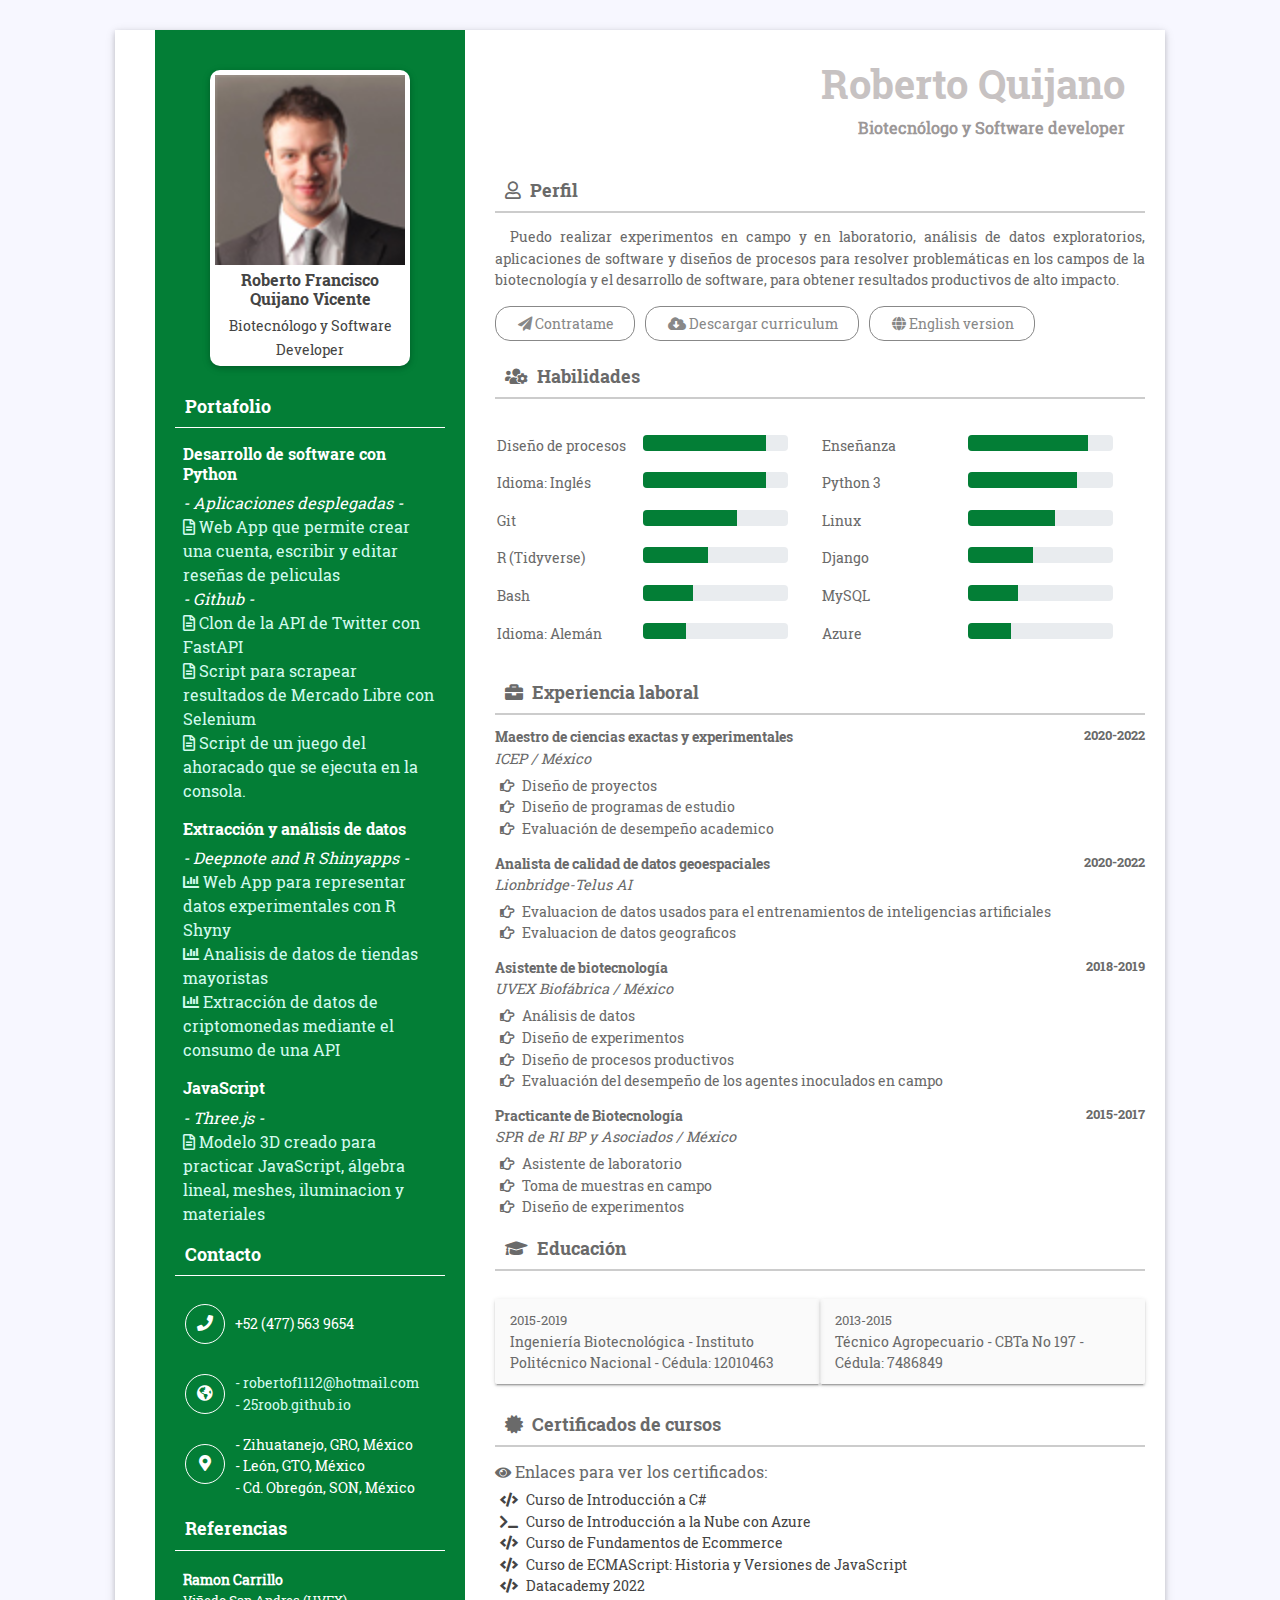
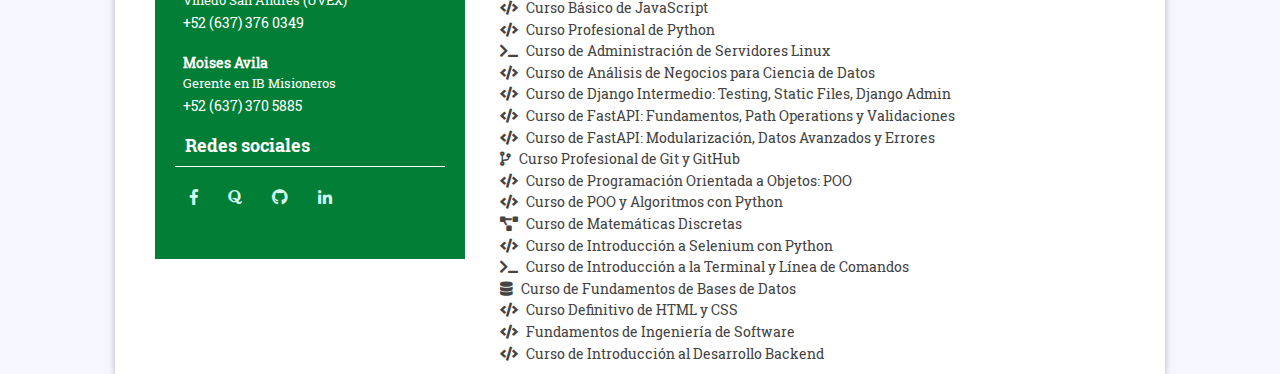
==== commit 5c8c72d9: "New references and new certificate" ====
--- a/index_es.html
+++ b/index_es.html
@@ -57,8 +57,17 @@
                                 <li><a href="https://deepnote.com/workspace/rober25-72490bea-ae9c-48d5-aaf8-146275a70b8b/project/crypto-proyect-53808f46-9bc3-45ad-bc7e-abd4565fbd9a/%2Fnotebook.ipynb"><i class="fas fa-chart-bar"></i> Extracción de datos de criptomonedas mediante el consumo de una API </a></li>
 
                                 <!-- <li><a href="https://deepnote.com/workspace/rober25-72490bea-ae9c-48d5-aaf8-146275a70b8b/project/Baby-temp-vs-time-2daf1788-4b8f-47b8-a4b3-84d2c1b21d19/%2Fbaby_temp.ipynb"><i class="fas fa-chart-bar"></i> baby temperature Time-series </a></li> -->
-                           
-                                
+                                
+                            </ul>
+                        </div>
+                        <div class="refer-cov">
+                            <h6>JavaScript<span></span></h6>
+                            <i>- Three.js -</i>
+                            <ul>
+                                
+                                <li><a href="./threeJS_P/index.html"><i class="far fa-file-alt"></i> Modelo 3D creado para practicar JavaScript, álgebra lineal, meshes, iluminacion y materiales
+                                </a></li>
+
                             </ul>
                         </div>
                         
@@ -74,7 +83,7 @@
                             </div>
                         </div>
 
-                        <div class="contact-box pb0">
+                        <!-- <div class="contact-box pb0">
                             <div class="icon">
                                 <i class="fab fa-whatsapp"></i>
                             </div>
@@ -82,7 +91,7 @@
                                 +52 (477) 563 9654 <br>
                                 
                             </div>
-                        </div>
+                        </div> -->
 
                         <div class="contact-box pb0">
                             <div class="icon">
@@ -109,14 +118,14 @@
                         <h4 class="ltitle">Referencias</h4>
 
                         <div class="refer-cov">
-                            <b>Amparo Baltazar</b>
-                            <p>Administrativo en ICEP</p>
-                            <span>(477) 673 5526</span>
+                            <b>Ramon Carrillo</b>
+                            <p>Viñedo San Andres (UVEX)</p>
+                            <span>+52 (637) 376 0349</span>
                         </div>
                         <div class="refer-cov">
-                            <b>Julio Ramos</b>
-                            <p>Gerente de Area en Stoller</p>
-                            <span>(644) 236 3454</span>
+                            <b>Moises Avila</b>
+                            <p>Gerente en IB Misioneros</p>
+                            <span>+52 (637) 370 5885</span>
                         </div>
                         <h4 class="ltitle">Redes sociales</h4>
                         <ul class="row social-link no-margin">
@@ -160,7 +169,7 @@
                                         <a href="mailto:robertof1112@hotmail.com"><i class="fas fa-paper-plane"></i> Contratame</a>
                                     </li>
                                     <li>
-                                        <a href="./Roberto_Quijano_Biotechnology_Engineer.pdf"><i class="fas fa-cloud-download-alt"></i> Descargar curriculum</a>
+                                        <a href="./Roberto_Quijano_Biotechnology_Software_Dev_ES.pdf"><i class="fas fa-cloud-download-alt"></i> Descargar curriculum</a>
                                     </li>
                                     <li>
                                         <a href="./index.html"><i class="fas fa-globe"></i> English version</a>
@@ -198,6 +207,18 @@
                             <div class="col-md-6">
                                 <div class=" prog-row row">
                                     <div class="col-sm-6">
+                                        Idioma: Inglés
+                                    </div>
+                                    <div class="col-sm-6">
+                                        <div class="progress">
+                                            <div class="progress-bar" role="progressbar" style="width: 85%" aria-valuenow="25" aria-valuemin="0" aria-valuemax="100"></div>
+                                        </div>
+                                    </div>
+                                </div>
+                            </div>
+                            <div class="col-md-6">
+                                <div class=" prog-row row">
+                                    <div class="col-sm-6">
                                         Python 3
                                     </div>
                                     <div class="col-sm-6">
@@ -280,7 +301,18 @@
                                     </div>
                                 </div>
                             </div>
-                            
+                            <div class="col-md-6">
+                                <div class="row prog-row">
+                                    <div class="col-sm-6">
+                                        Idioma: Alemán
+                                    </div>
+                                    <div class="col-sm-6">
+                                        <div class="progress">
+                                            <div class="progress-bar" role="progressbar" style="width: 30%" aria-valuenow="25" aria-valuemin="0" aria-valuemax="100"></div>
+                                        </div>
+                                    </div>
+                                </div>
+                            </div>
 							
 							<div class="col-md-6">
                                 <div class="row prog-row">
@@ -332,14 +364,26 @@
                                 
                             </ul>
                         </div>
+                        <div class="work-exp">
+                            <h6>Practicante de Biotecnología
+                                <span>2015-2017</span></h6>
+                            <i>SPR de RI BP y Asociados / México</i>
+                            <ul>
+                                <li><i class="far fa-hand-point-right"></i> Asistente de laboratorio
+                                </li>
+                                <li><i class="far fa-hand-point-right"></i> Toma de muestras en campo </li>
+								<li><i class="far fa-hand-point-right"></i> Diseño de experimentos
+                                </li>                                
+                            </ul>
+                        </div>
 
                         <h2 class="rit-titl"><i class="fas fa-graduation-cap"></i> Educación</h2>
                         <div class="education">
                             <ul class="row no-margin">
                                 <li class="col-md-6"><span>2015-2019</span> <br>
-                                    Ingeniería Biotecnológica - Instituto Politécnico Nacional</li>
+                                    Ingeniería Biotecnológica - Instituto Politécnico Nacional - Cédula: 12010463</li>
                                 <li class="col-md-6"><span>2013-2015</span> <br>
-                                    Técnico Agropecuario - CBTa No 197</li>
+                                    Técnico Agropecuario - CBTa No 197 - Cédula: 7486849</li>
                                 <!-- <li class="col-md-6"><span>2013-2015</span> <br>
                                     Master Degree - Cambridg University</li>
                                 <li class="col-md-6"><span>2013-2015</span> <br>
@@ -383,6 +427,8 @@
                         <div class="work-exp">
                             <i class="fa fa-eye"></i><h6"> Enlaces para ver los certificados:</h6>
                             <ul>
+                                <a href="./certificates/diploma-introduccion-csharp.pdf"><li><i class="fas fa-code"></i> Curso de Introducción a C#</li></a>
+                                
                                 <a href="./certificates/diploma-introduccion-azure.pdf"><li><i class="fas fa-terminal"></i> Curso de Introducción a la Nube con Azure</li></a>
                                 <a href="./certificates/diploma-fundamentos-ecommerce.pdf"><li><i class="fas fa-code"></i> Curso de Fundamentos de Ecommerce
                                 </li></a>
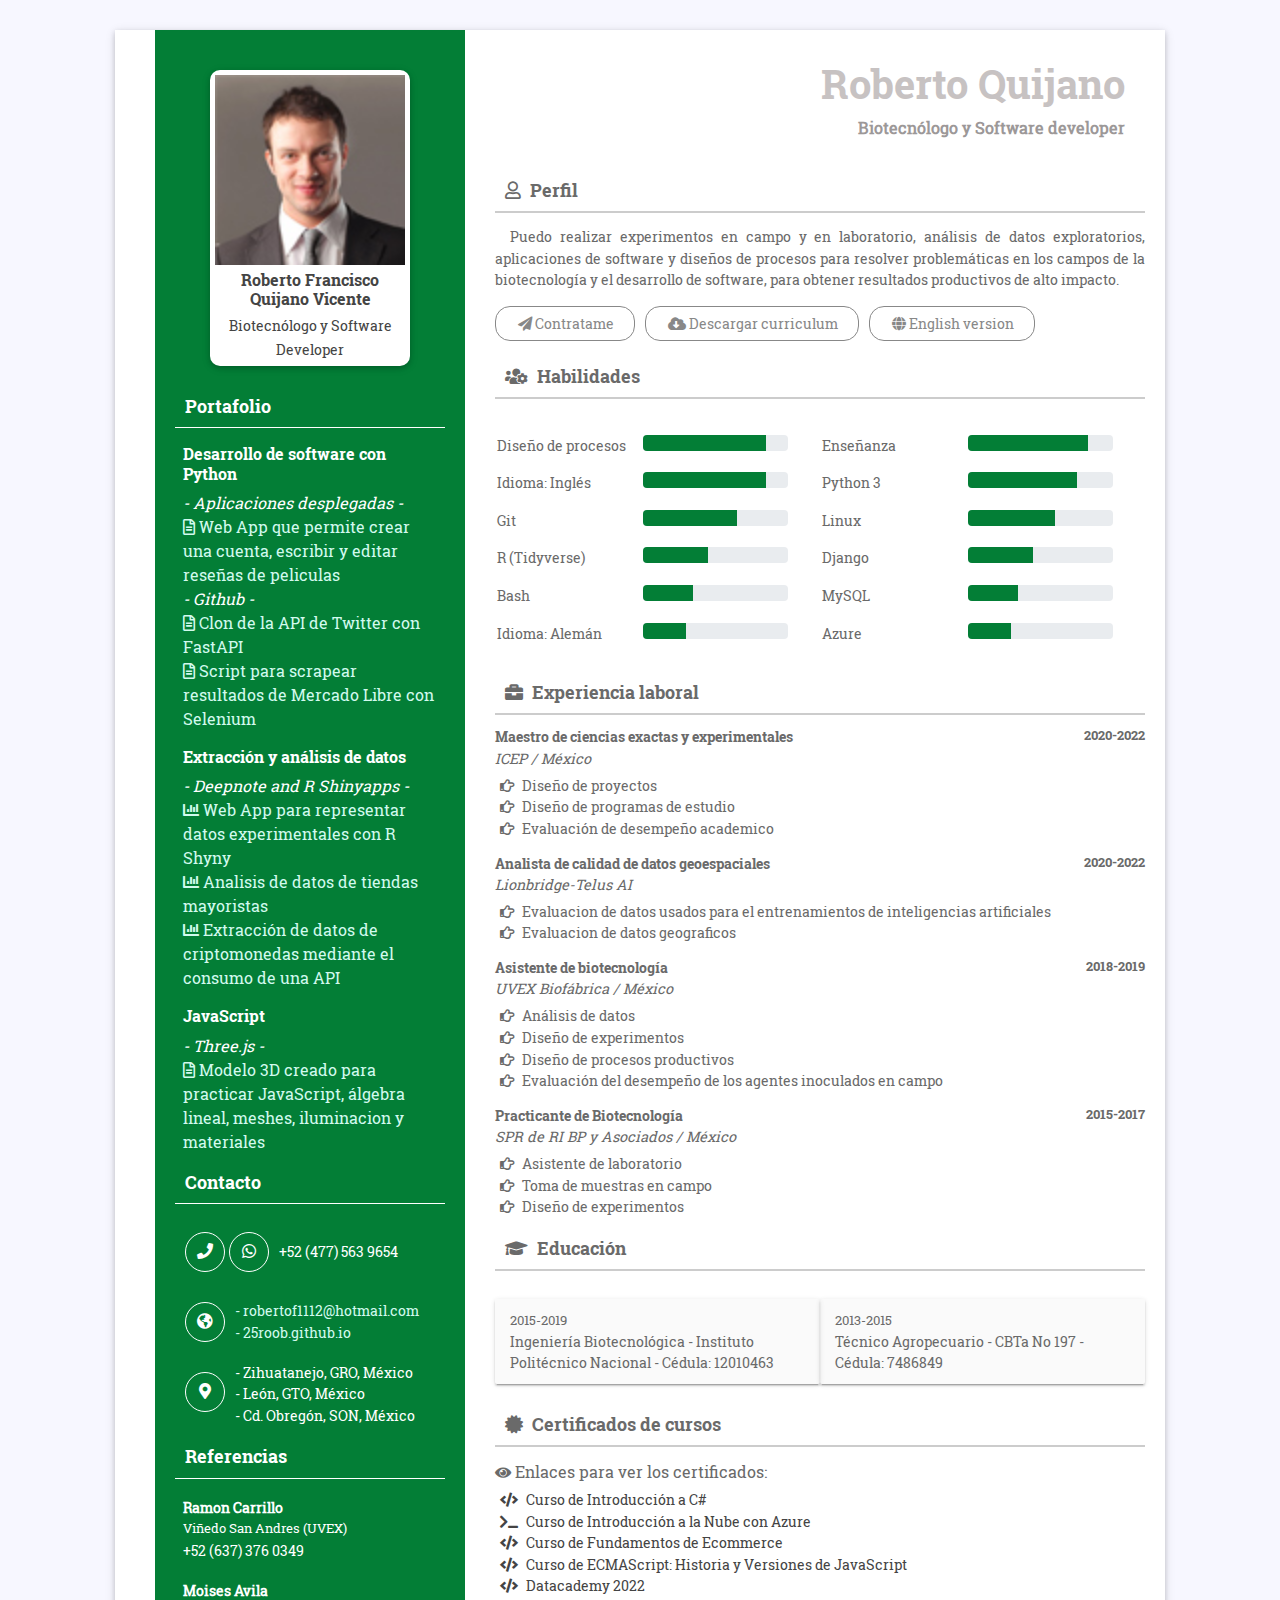
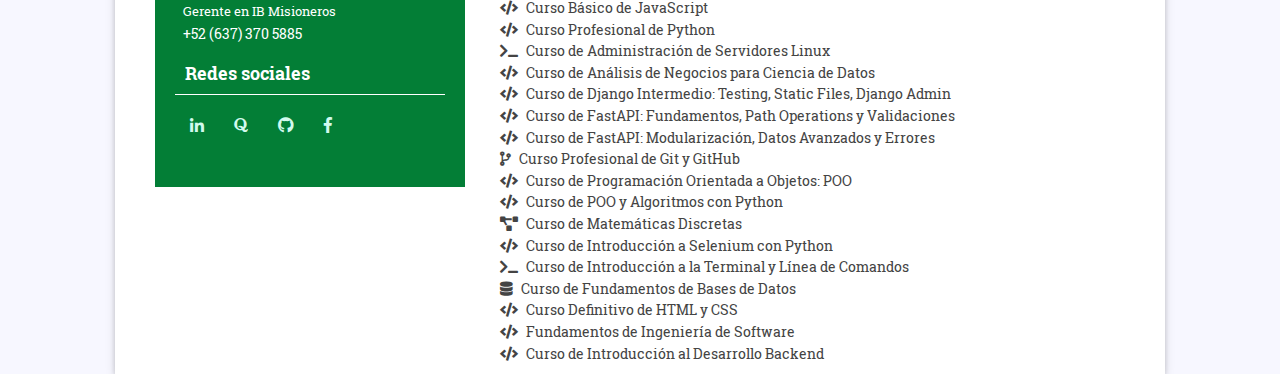
==== commit 96b7592b: "minor updates" ====
--- a/index_es.html
+++ b/index_es.html
@@ -41,7 +41,7 @@
                                 
                                 <!-- <li><a href="https://github.com/25roob/cygram"><i class="far fa-file-alt"></i> Clone of Instagram made with Django </a></li> -->
                                 <li><a href="https://github.com/25roob/selenium_mercado"><i class="far fa-file-alt"></i> Script para scrapear resultados de Mercado Libre con Selenium</a></li>
-                                <li><a href="https://github.com/25roob/hangmanGame"><i class="far fa-file-alt"></i> Script de un juego del ahoracado que se ejecuta en la consola. </a></li>
+                                <!-- <li><a href="https://github.com/25roob/hangmanGame"><i class="far fa-file-alt"></i> Script de un juego del ahoracado que se ejecuta en la consola. </a></li> -->
                                 
                             </ul>
                         </div>
@@ -76,6 +76,7 @@
                         <div class="contact-box pb0">
                             <div class="icon">
                                 <i class="fas fa-phone"></i>
+                                <i class="fab fa-whatsapp"></i>
                             </div>
                             <div class="detail">
                                 +52 (477) 563 9654 <br>
@@ -129,12 +130,13 @@
                         </div>
                         <h4 class="ltitle">Redes sociales</h4>
                         <ul class="row social-link no-margin">
-                            <li><a href="https://m.facebook.com/rquijanovicente"><i class="fab fa-facebook-f"></i></a></li>
+                            <li><a href="https://www.linkedin.com/in/roberto-francisco-quijano-vicente-32b351b7/"><i class="fab fa-linkedin-in"></i></a></li>
                             <li><a href="https://es.quora.com/profile/Roberto-Quijano-Vicente"><i class="fab fa-quora"></i></a></li>
                             <!-- <li><i class="fab fa-google-plus-g"></i></li> -->
                             <!-- <li><i class="fab fa-linkedin-in"></i></li> -->
                             <li><a href="https://github.com/25roob"><i class="fab fa-github"></i></a></li>
-                            <li><a href="https://www.linkedin.com/in/roberto-francisco-quijano-vicente-32b351b7/"><i class="fab fa-linkedin-in"></i></a></li>
+                            
+                            <li><a href="https://m.facebook.com/rquijanovicente"><i class="fab fa-facebook-f"></i></a></li>
                         </ul>
                         
                         <!-- <h4 class="ltitle">Hobbies</h4>
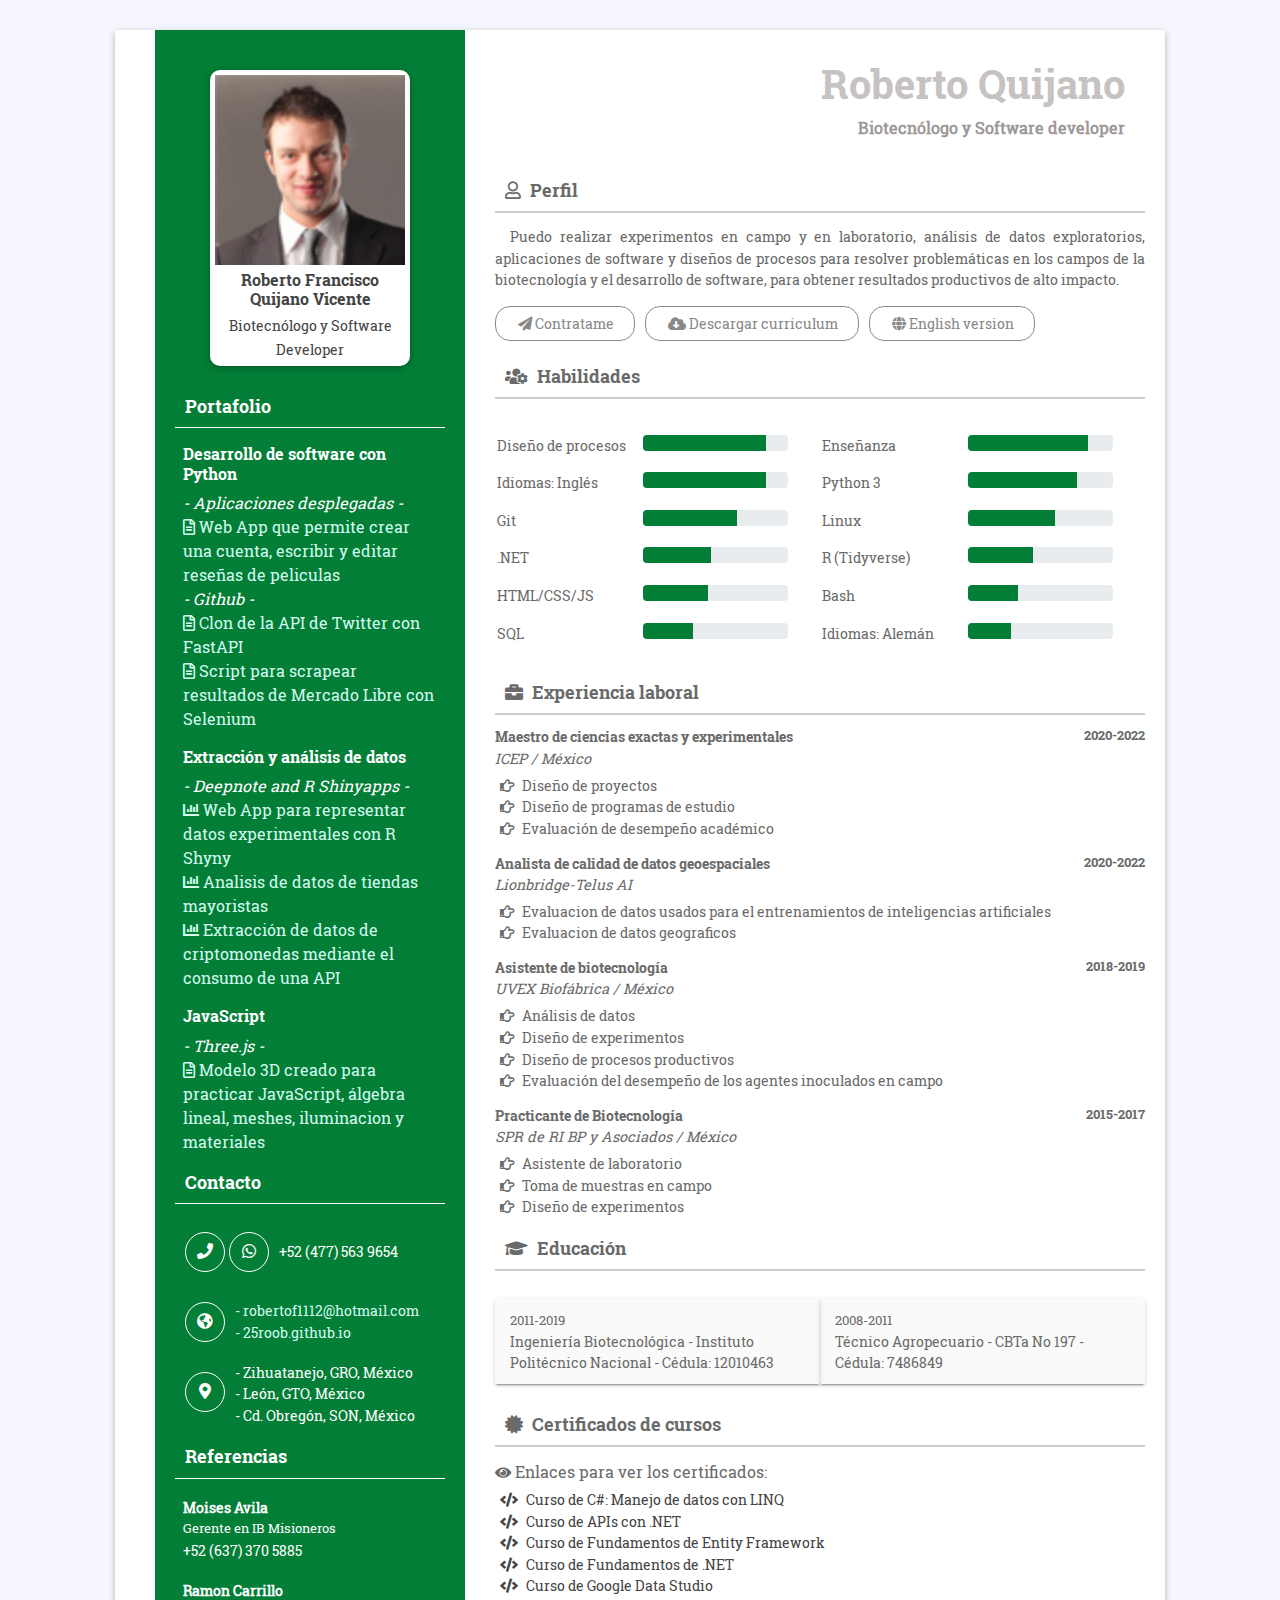
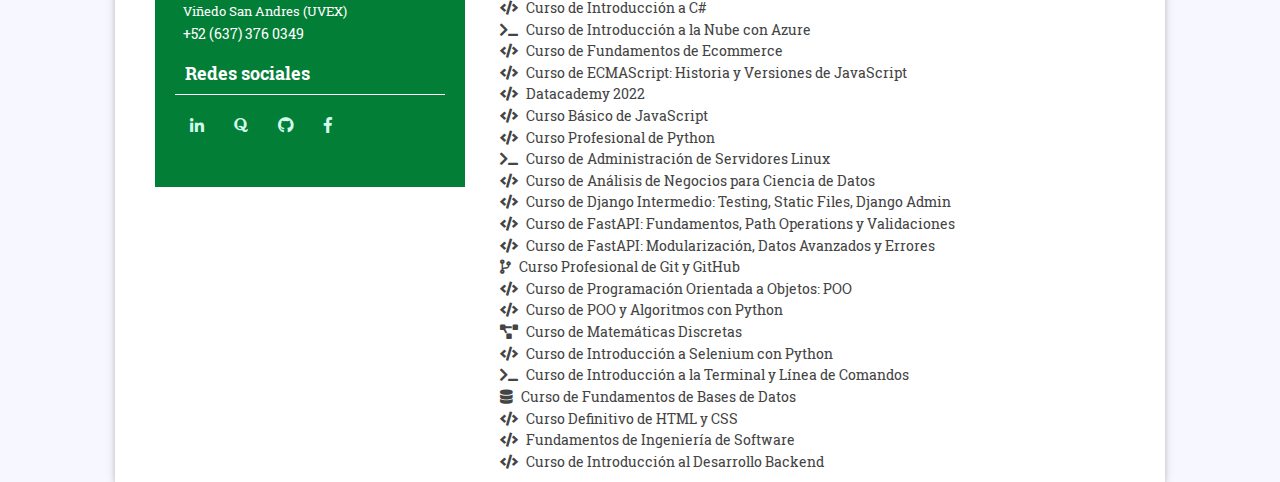
==== commit 23bcae74: "continuity and grammar" ====
--- a/index_es.html
+++ b/index_es.html
@@ -117,17 +117,17 @@
                             </div>
                         </div>
                         <h4 class="ltitle">Referencias</h4>
-
+                        <div class="refer-cov">
+                            <b>Moises Avila</b>
+                            <p>Gerente en IB Misioneros</p>
+                            <span>+52 (637) 370 5885</span>
+                        </div>
                         <div class="refer-cov">
                             <b>Ramon Carrillo</b>
                             <p>Viñedo San Andres (UVEX)</p>
                             <span>+52 (637) 376 0349</span>
                         </div>
-                        <div class="refer-cov">
-                            <b>Moises Avila</b>
-                            <p>Gerente en IB Misioneros</p>
-                            <span>+52 (637) 370 5885</span>
-                        </div>
+                        
                         <h4 class="ltitle">Redes sociales</h4>
                         <ul class="row social-link no-margin">
                             <li><a href="https://www.linkedin.com/in/roberto-francisco-quijano-vicente-32b351b7/"><i class="fab fa-linkedin-in"></i></a></li>
@@ -209,7 +209,7 @@
                             <div class="col-md-6">
                                 <div class=" prog-row row">
                                     <div class="col-sm-6">
-                                        Idioma: Inglés
+                                        Idiomas: Inglés
                                     </div>
                                     <div class="col-sm-6">
                                         <div class="progress">
@@ -250,6 +250,18 @@
                                     <div class="col-sm-6">
                                         <div class="progress">
                                             <div class="progress-bar" role="progressbar" style="width: 60%" aria-valuenow="25" aria-valuemin="0" aria-valuemax="100"></div>
+                                        </div>
+                                    </div>
+                                </div>
+                            </div>
+                            <div class="col-md-6">
+                                <div class="row prog-row">
+                                    <div class="col-sm-6">
+                                        .NET
+                                    </div>
+                                    <div class="col-sm-6">
+                                        <div class="progress">
+                                            <div class="progress-bar" role="progressbar" style="width: 47%" aria-valuenow="25" aria-valuemin="0" aria-valuemax="100"></div>
                                         </div>
                                     </div>
                                 </div>
@@ -269,7 +281,7 @@
                             <div class="col-md-6">
                                 <div class="row prog-row">
                                     <div class="col-sm-6">
-                                        Django
+                                        HTML/CSS/JS
                                     </div>
                                     <div class="col-sm-6">
                                         <div class="progress">
@@ -278,6 +290,7 @@
                                     </div>
                                 </div>
                             </div>
+                            
                             <div class="col-md-6">
                                 <div class="row prog-row">
                                     <div class="col-sm-6">
@@ -294,7 +307,7 @@
                             <div class="col-md-6">
                                 <div class="row prog-row">
                                     <div class="col-sm-6">
-                                        MySQL
+                                        SQL
                                     </div>
                                     <div class="col-sm-6">
                                         <div class="progress">
@@ -306,7 +319,7 @@
                             <div class="col-md-6">
                                 <div class="row prog-row">
                                     <div class="col-sm-6">
-                                        Idioma: Alemán
+                                        Idiomas: Alemán
                                     </div>
                                     <div class="col-sm-6">
                                         <div class="progress">
@@ -316,18 +329,7 @@
                                 </div>
                             </div>
 							
-							<div class="col-md-6">
-                                <div class="row prog-row">
-                                    <div class="col-sm-6">
-                                        Azure
-                                    </div>
-                                    <div class="col-sm-6">
-                                        <div class="progress">
-                                            <div class="progress-bar" role="progressbar" style="width: 30%" aria-valuenow="25" aria-valuemin="0" aria-valuemax="100"></div>
-                                        </div>
-                                    </div>
-                                </div>
-                            </div>
+							
 							
 
                         </div>
@@ -340,7 +342,7 @@
                             <ul>
                                 <li><i class="far fa-hand-point-right"></i> Diseño de proyectos</li>
                                 <li><i class="far fa-hand-point-right"></i> Diseño de programas de estudio </li>
-                                <li><i class="far fa-hand-point-right"></i> Evaluación de desempeño academico </li>
+                                <li><i class="far fa-hand-point-right"></i> Evaluación de desempeño académico </li>
                             </ul>
                         </div>
 
@@ -382,9 +384,9 @@
                         <h2 class="rit-titl"><i class="fas fa-graduation-cap"></i> Educación</h2>
                         <div class="education">
                             <ul class="row no-margin">
-                                <li class="col-md-6"><span>2015-2019</span> <br>
+                                <li class="col-md-6"><span>2011-2019</span> <br>
                                     Ingeniería Biotecnológica - Instituto Politécnico Nacional - Cédula: 12010463</li>
-                                <li class="col-md-6"><span>2013-2015</span> <br>
+                                <li class="col-md-6"><span>2008-2011</span> <br>
                                     Técnico Agropecuario - CBTa No 197 - Cédula: 7486849</li>
                                 <!-- <li class="col-md-6"><span>2013-2015</span> <br>
                                     Master Degree - Cambridg University</li>
@@ -429,6 +431,11 @@
                         <div class="work-exp">
                             <i class="fa fa-eye"></i><h6"> Enlaces para ver los certificados:</h6>
                             <ul>
+                                <a href="./certificates/diploma-linq.pdf"><li><i class="fas fa-code"></i> Curso de C#: Manejo de datos con LINQ</li></a>
+                                <a href="./certificates/diploma-apis-net.pdf"><li><i class="fas fa-code"></i> Curso de APIs con .NET</li></a>
+                                <a href="./certificates/diploma-entity-framework.pdf"><li><i class="fas fa-code"></i> Curso de Fundamentos de Entity Framework</li></a>
+                                <a href="./certificates/diploma-fundamentos-net.pdf"><li><i class="fas fa-code"></i> Curso de Fundamentos de .NET</li></a>
+                                <a href="./certificates/diploma-data-studio.pdf"><li><i class="fas fa-code"></i> Curso de Google Data Studio</li></a>
                                 <a href="./certificates/diploma-introduccion-csharp.pdf"><li><i class="fas fa-code"></i> Curso de Introducción a C#</li></a>
                                 
                                 <a href="./certificates/diploma-introduccion-azure.pdf"><li><i class="fas fa-terminal"></i> Curso de Introducción a la Nube con Azure</li></a>
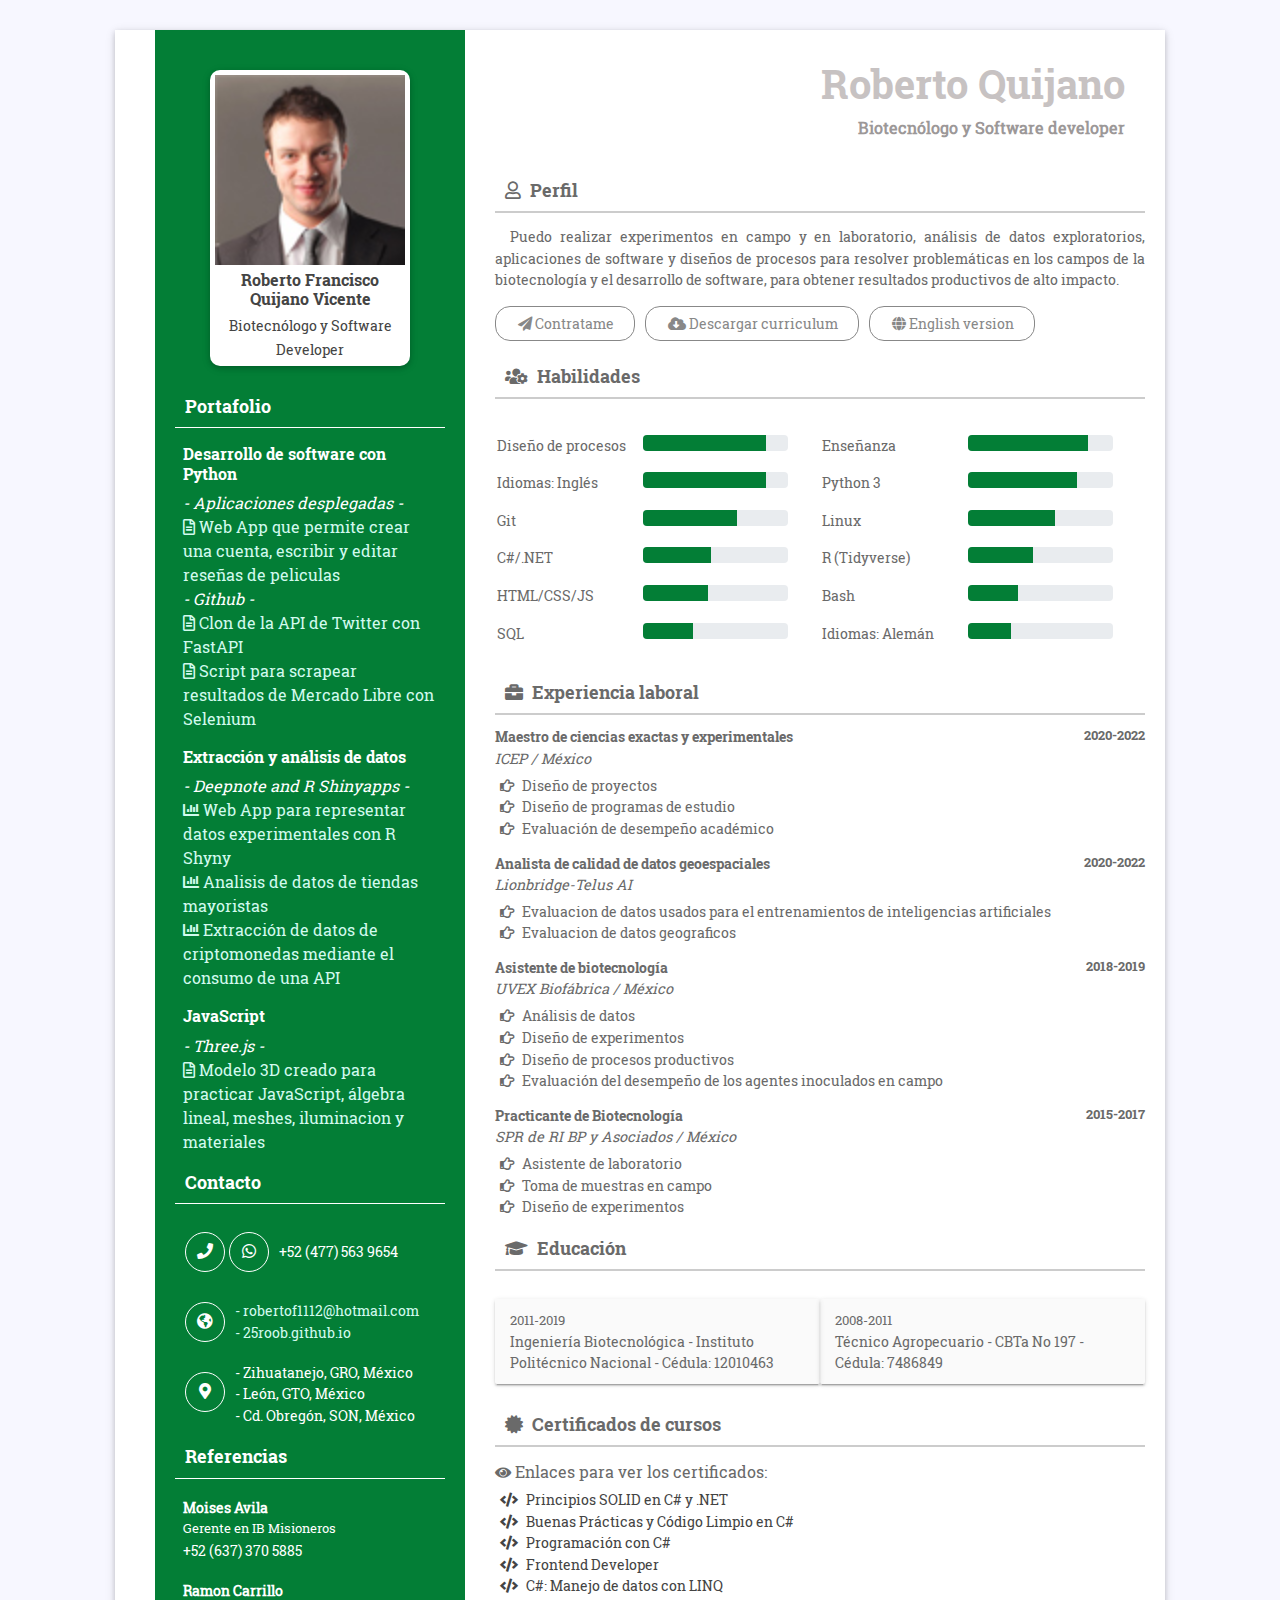
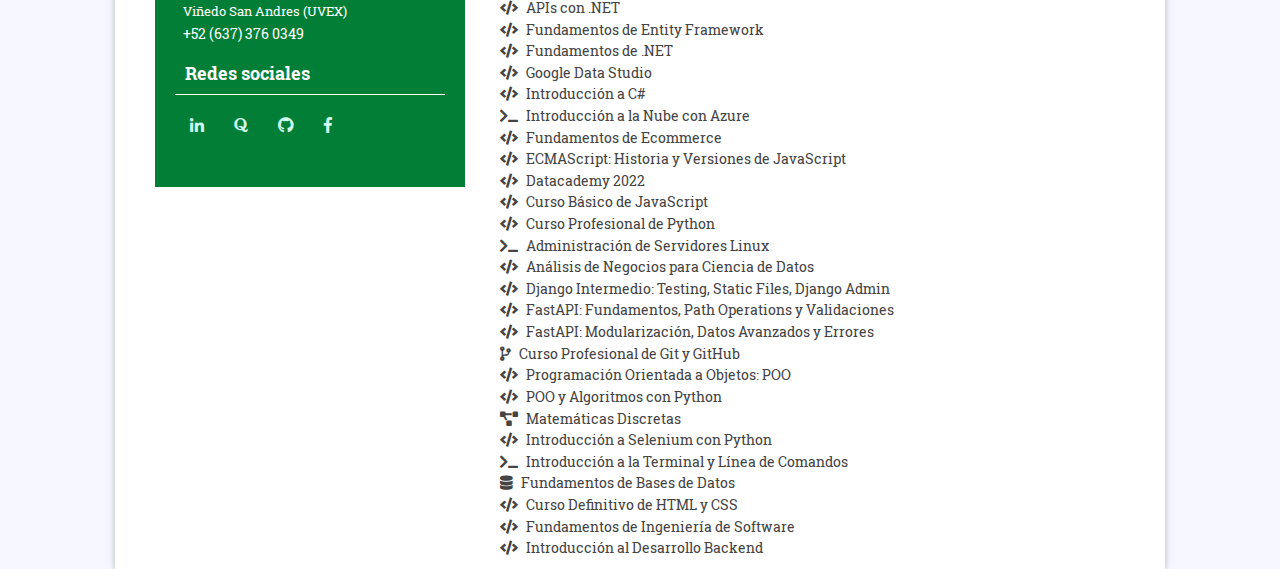
==== commit 3e351b96: "Courses_Update" ====
--- a/index_es.html
+++ b/index_es.html
@@ -257,7 +257,7 @@
                             <div class="col-md-6">
                                 <div class="row prog-row">
                                     <div class="col-sm-6">
-                                        .NET
+                                        C#/.NET
                                     </div>
                                     <div class="col-sm-6">
                                         <div class="progress">
@@ -431,17 +431,21 @@
                         <div class="work-exp">
                             <i class="fa fa-eye"></i><h6"> Enlaces para ver los certificados:</h6>
                             <ul>
-                                <a href="./certificates/diploma-linq.pdf"><li><i class="fas fa-code"></i> Curso de C#: Manejo de datos con LINQ</li></a>
-                                <a href="./certificates/diploma-apis-net.pdf"><li><i class="fas fa-code"></i> Curso de APIs con .NET</li></a>
-                                <a href="./certificates/diploma-entity-framework.pdf"><li><i class="fas fa-code"></i> Curso de Fundamentos de Entity Framework</li></a>
-                                <a href="./certificates/diploma-fundamentos-net.pdf"><li><i class="fas fa-code"></i> Curso de Fundamentos de .NET</li></a>
-                                <a href="./certificates/diploma-data-studio.pdf"><li><i class="fas fa-code"></i> Curso de Google Data Studio</li></a>
-                                <a href="./certificates/diploma-introduccion-csharp.pdf"><li><i class="fas fa-code"></i> Curso de Introducción a C#</li></a>
-                                
-                                <a href="./certificates/diploma-introduccion-azure.pdf"><li><i class="fas fa-terminal"></i> Curso de Introducción a la Nube con Azure</li></a>
-                                <a href="./certificates/diploma-fundamentos-ecommerce.pdf"><li><i class="fas fa-code"></i> Curso de Fundamentos de Ecommerce
-                                </li></a>
-                                <a href="./certificates/diploma-ecmascript-6.pdf"><li><i class="fas fa-code"></i> Curso de ECMAScript: Historia y Versiones de JavaScript
+                                <a href="./certificates/diploma-solid-csharp-net.pdf"><li><i class="fas fa-code"></i> Principios SOLID en C# y .NET</li></a>
+                                <a href="./certificates/diploma-clean-code-csharp.pdf"><li><i class="fas fa-code"></i> Buenas Prácticas y Código Limpio en C#</li></a>
+                                <a href="./certificates/diploma-csharp.pdf"><li><i class="fas fa-code"></i> Programación con C#</li></a>
+                                <a href="./certificates/diploma-frontend-developer.pdf"><li><i class="fas fa-code"></i> Frontend Developer</li></a>
+                                <a href="./certificates/diploma-linq.pdf"><li><i class="fas fa-code"></i> C#: Manejo de datos con LINQ</li></a>
+                                <a href="./certificates/diploma-apis-net.pdf"><li><i class="fas fa-code"></i> APIs con .NET</li></a>
+                                <a href="./certificates/diploma-entity-framework.pdf"><li><i class="fas fa-code"></i> Fundamentos de Entity Framework</li></a>
+                                <a href="./certificates/diploma-fundamentos-net.pdf"><li><i class="fas fa-code"></i> Fundamentos de .NET</li></a>
+                                <a href="./certificates/diploma-data-studio.pdf"><li><i class="fas fa-code"></i> Google Data Studio</li></a>
+                                <a href="./certificates/diploma-introduccion-csharp.pdf"><li><i class="fas fa-code"></i> Introducción a C#</li></a>
+                                
+                                <a href="./certificates/diploma-introduccion-azure.pdf"><li><i class="fas fa-terminal"></i> Introducción a la Nube con Azure</li></a>
+                                <a href="./certificates/diploma-fundamentos-ecommerce.pdf"><li><i class="fas fa-code"></i> Fundamentos de Ecommerce
+                                </li></a>
+                                <a href="./certificates/diploma-ecmascript-6.pdf"><li><i class="fas fa-code"></i> ECMAScript: Historia y Versiones de JavaScript
                                 </li></a>
                                 <a href="./certificates/diploma-datacademy-proyecto-2022.pdf"><li><i class="fas fa-code"></i> Datacademy 2022
                                 </li></a>
@@ -449,27 +453,27 @@
                                 </li></a>
                                 <a href="./certificates/diploma-python-profesional.pdf"><li><i class="fas fa-code"></i> Curso Profesional de Python
                                 </li></a>
-                                <a href="./certificates/diploma-linux.pdf"><li><i class="fas fa-terminal"></i> Curso de Administración de Servidores Linux
-                                </li></a>
-                                <a href="./certificates/diploma-negocios-data-science.pdf"><li><i class="fas fa-code"></i> Curso de Análisis de Negocios para Ciencia de Datos 
-                                </li></a>
-                                <a href="./certificates/diploma-django-intermedio.pdf"><li><i class="fas fa-code"></i> Curso de Django Intermedio: Testing, Static Files, Django Admin
-                                </li></a>
-                                <a href="./certificates/diploma-fastapi.pdf"><li><i class="fas fa-code"></i> Curso de FastAPI: Fundamentos, Path Operations y Validaciones
-                                </li></a>
-                                <a href="./certificates/diploma-fastapi-modularizacion-datos.pdf"><li><i class="fas fa-code"></i> Curso de FastAPI: Modularización, Datos Avanzados y Errores
+                                <a href="./certificates/diploma-linux.pdf"><li><i class="fas fa-terminal"></i> Administración de Servidores Linux
+                                </li></a>
+                                <a href="./certificates/diploma-negocios-data-science.pdf"><li><i class="fas fa-code"></i> Análisis de Negocios para Ciencia de Datos 
+                                </li></a>
+                                <a href="./certificates/diploma-django-intermedio.pdf"><li><i class="fas fa-code"></i> Django Intermedio: Testing, Static Files, Django Admin
+                                </li></a>
+                                <a href="./certificates/diploma-fastapi.pdf"><li><i class="fas fa-code"></i> FastAPI: Fundamentos, Path Operations y Validaciones
+                                </li></a>
+                                <a href="./certificates/diploma-fastapi-modularizacion-datos.pdf"><li><i class="fas fa-code"></i> FastAPI: Modularización, Datos Avanzados y Errores
                                 </li></a>
                                 <a href="./certificates/diploma-git-github.pdf"><li><i class="fas fa-code-branch"></i>  Curso Profesional de Git y GitHub</li></a>
-                                <a href="./certificates/diploma-oop.pdf"><li><i class="fas fa-code"></i> Curso de Programación Orientada a Objetos: POO</li></a>
-                                
-                                <a href="./certificates/diploma-poo-python.pdf"><li><i class="fas fa-code"></i> Curso de POO y Algoritmos con Python</li></a>
-                                <a href="./certificates/diploma-discretas.pdf"><li><i class="fas fa-project-diagram"></i> Curso de Matemáticas Discretas</li></a>
-                                <a href="./certificates/diploma-intro-selenium.pdf"><li><i class="fas fa-code"></i> Curso de Introducción a Selenium con Python</li></a>
-                                <a href="./certificates/diploma-terminal.pdf"><li><i class="fas fa-terminal"></i> Curso de Introducción a la Terminal y Línea de Comandos</li></a>
-                                <a href="./certificates/diploma-bd.pdf"><li><i class="fas fa-database"></i>  Curso de Fundamentos de Bases de Datos</li></a>
+                                <a href="./certificates/diploma-oop.pdf"><li><i class="fas fa-code"></i> Programación Orientada a Objetos: POO</li></a>
+                                
+                                <a href="./certificates/diploma-poo-python.pdf"><li><i class="fas fa-code"></i> POO y Algoritmos con Python</li></a>
+                                <a href="./certificates/diploma-discretas.pdf"><li><i class="fas fa-project-diagram"></i> Matemáticas Discretas</li></a>
+                                <a href="./certificates/diploma-intro-selenium.pdf"><li><i class="fas fa-code"></i> Introducción a Selenium con Python</li></a>
+                                <a href="./certificates/diploma-terminal.pdf"><li><i class="fas fa-terminal"></i> Introducción a la Terminal y Línea de Comandos</li></a>
+                                <a href="./certificates/diploma-bd.pdf"><li><i class="fas fa-database"></i>  Fundamentos de Bases de Datos</li></a>
                                 <a href="./certificates/diploma-html-css.pdf"><li><i class="fas fa-code"></i> Curso Definitivo de HTML y CSS</li></a>
                                 <a href="./certificates/diploma-ingenieria.pdf"><li><i class="fas fa-code"></i> Fundamentos de Ingeniería de Software</li></a>
-                                <a href="./certificates/diploma-introduccion-backend.pdf"><li><i class="fas fa-code"></i> Curso de Introducción al Desarrollo Backend</li></a>
+                                <a href="./certificates/diploma-introduccion-backend.pdf"><li><i class="fas fa-code"></i> Introducción al Desarrollo Backend</li></a>
                             </ul>
                         </div>
 						
